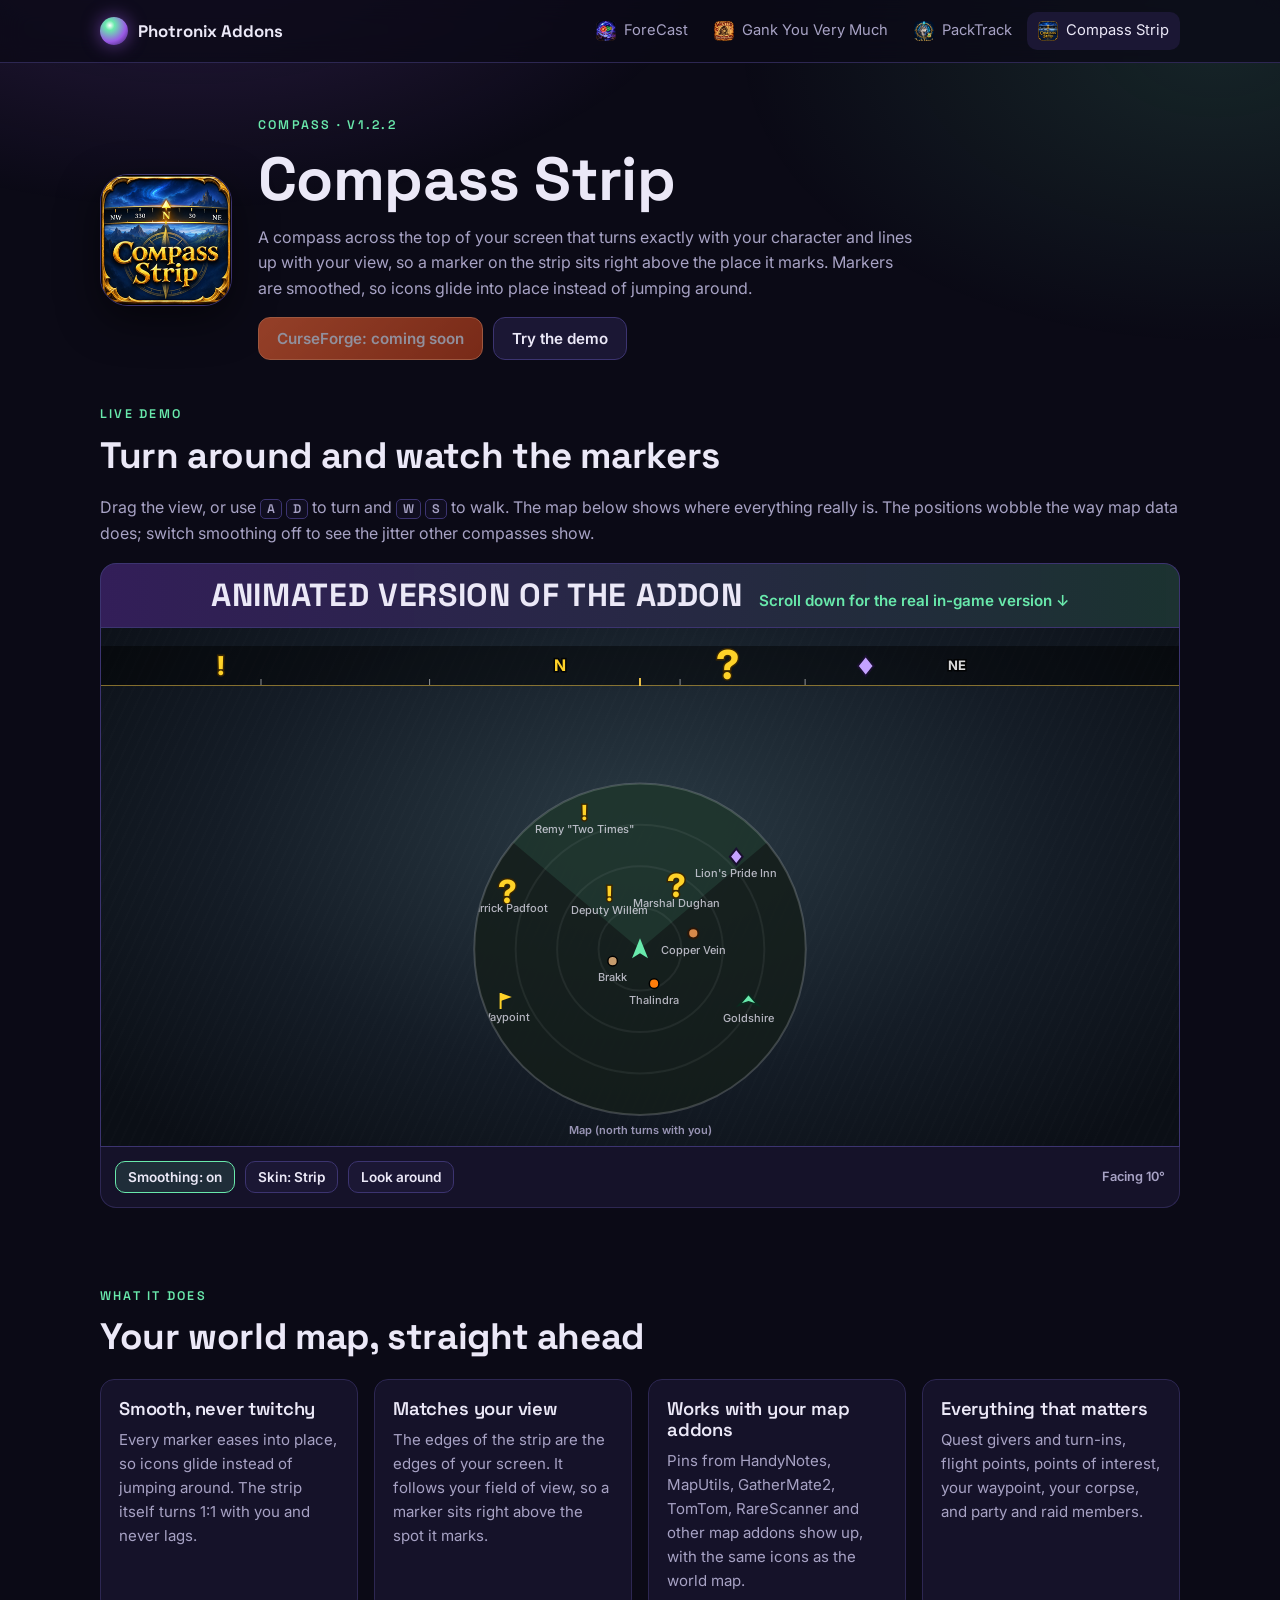
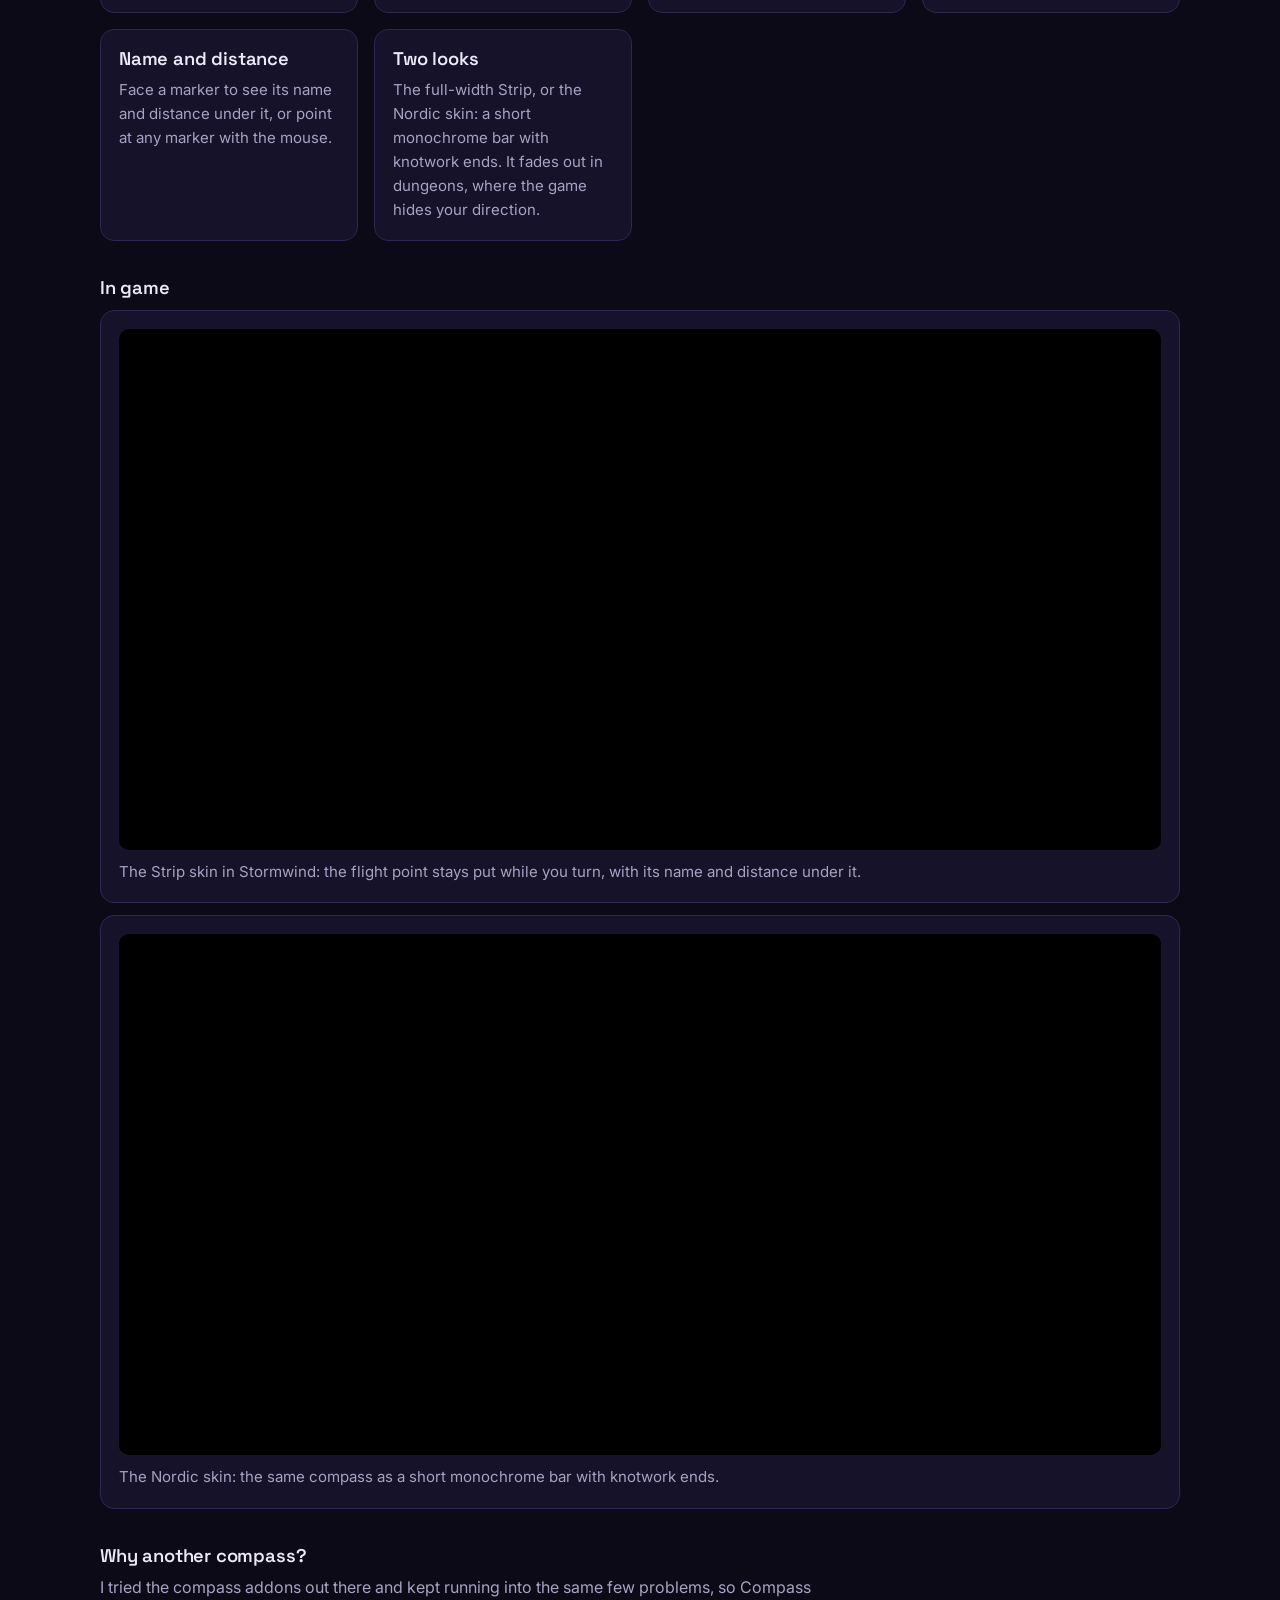
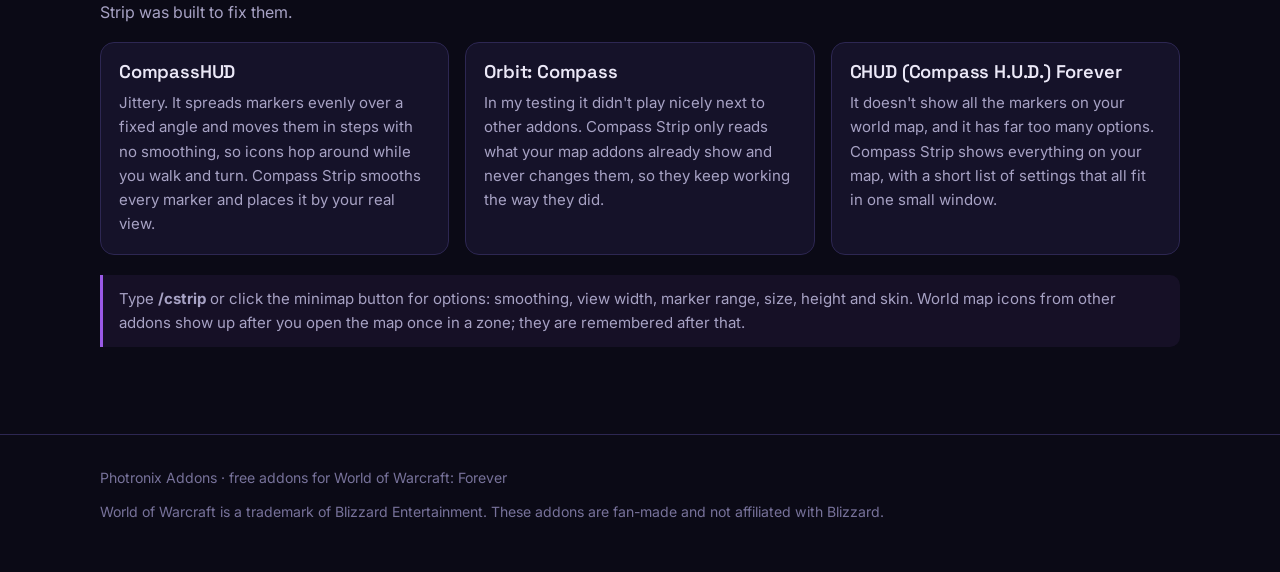
==== compass/index.html @ 01409bb0 "Compass Strip: use the CurseForge icon Co-Authored-By: Claude Opus 5.5 <noreply@anthropic.com>" ====
<!doctype html>
<html lang="en">
<head>
<meta charset="utf-8">
<meta name="viewport" content="width=device-width,initial-scale=1">
<title>Compass Strip · Photronix Addons</title>
<meta name="description" content="Compass Strip: a full-width compass for WoW: Forever that turns with you, matches your view, and shows your world map markers, smoothed so they don't jump around. Try the demo.">
<link rel="icon" href="../img/compass-icon.png?v=6">
<link rel="preconnect" href="https://fonts.googleapis.com"><link rel="preconnect" href="https://fonts.gstatic.com" crossorigin>
<link href="https://fonts.googleapis.com/css2?family=Inter:wght@400;500;600&family=Space+Grotesk:wght@500;600;700&display=swap" rel="stylesheet">
<link rel="stylesheet" href="../assets/site.css?v=3">
<style>
#cs{height:520px;cursor:grab;touch-action:none}
#cs.drag{cursor:grabbing}
#cs canvas{position:absolute;inset:0;width:100%;height:100%}
.tip{position:absolute;pointer-events:none;background:rgba(10,10,18,.92);border:1px solid var(--line2);border-radius:8px;padding:6px 10px;font-size:.82rem;display:none;white-space:nowrap;z-index:2}
.tip b{display:block;color:var(--gold)}
.controls label{display:flex;align-items:center;gap:6px;font-size:.88rem;color:var(--muted);cursor:pointer}
.controls .sep{flex:1}
.clip{width:100%;display:block;border-radius:10px;background:#000}
.pill{font:600 .8rem var(--body);color:var(--muted)}
.btn.on{border-color:var(--teal);background:rgba(105,233,172,.12)}
@media (max-width:640px){#cs{height:470px}}
</style>
</head>
<body>
<header class="top"><div class="wrap">
  <a class="brand" href="../"><div class="orb"></div><span>Photronix Addons</span></a>
  <nav class="nav">
    <a href="../forecast/"><img src="../img/forecast-icon.png?v=5" alt="">ForeCast</a>
    <a href="../gank/"><img src="../img/gank-icon.png?v=5" alt="">Gank You Very Much</a>
    <a href="../packtrack/"><img src="../img/packtrack-icon.png?v=5" alt="">PackTrack</a>
    <a class="on" href="./"><img src="../img/compass-icon.png?v=6" alt="">Compass Strip</a>
  </nav>
</div></header>
<main class="wrap">
  <div class="page-head">
    <img src="../img/compass-icon.png?v=6" alt="Compass Strip">
    <div class="txt">
      <div class="eyebrow">Compass · v1.2.2</div>
      <h1>Compass Strip</h1>
      <p class="muted" style="max-width:660px">A compass across the top of your screen that turns exactly with your character and lines up with your view, so a marker on the strip sits right above the place it marks. Markers are smoothed, so icons glide into place instead of jumping around.</p>
      <div class="btns"><span class="btn cf" style="opacity:.6;cursor:default" title="Waiting for CurseForge approval">CurseForge: coming soon</span><a class="btn" href="#demo">Try the demo</a></div>
    </div>
  </div>

  <section id="demo" style="padding-top:24px">
    <div class="eyebrow">Live demo</div>
    <h2>Turn around and watch the markers</h2>
    <p class="muted">Drag the view, or use <span class="kbd">A</span> <span class="kbd">D</span> to turn and <span class="kbd">W</span> <span class="kbd">S</span> to walk. The map below shows where everything really is. The positions wobble the way map data does; switch smoothing off to see the jitter other compasses show.</p>
    <a class="demo-banner" href="#ingame"><b>Animated version of the addon</b><span>Scroll down for the real in-game version &darr;</span></a>
    <div id="cs" class="stage joined"><canvas id="cv"></canvas><div class="tip" id="tip"></div></div>
    <div class="controls">
      <button class="btn small on" id="bSmooth">Smoothing: on</button>
      <button class="btn small" id="bSkin">Skin: Strip</button>
      <button class="btn small" id="bSpin">Look around</button>
      <span class="sep"></span>
      <span class="pill" id="info"></span>
    </div>
  </section>

  <section id="features" style="padding-top:10px;scroll-margin-top:80px">
    <div class="eyebrow">What it does</div>
    <h2>Your world map, straight ahead</h2>
    <div class="grid3" style="margin-top:20px">
      <div class="tile"><h3>Smooth, never twitchy</h3><p>Every marker eases into place, so icons glide instead of jumping around. The strip itself turns 1:1 with you and never lags.</p></div>
      <div class="tile"><h3>Matches your view</h3><p>The edges of the strip are the edges of your screen. It follows your field of view, so a marker sits right above the spot it marks.</p></div>
      <div class="tile"><h3>Works with your map addons</h3><p>Pins from HandyNotes, MapUtils, GatherMate2, TomTom, RareScanner and other map addons show up, with the same icons as the world map.</p></div>
      <div class="tile"><h3>Everything that matters</h3><p>Quest givers and turn-ins, flight points, points of interest, your waypoint, your corpse, and party and raid members.</p></div>
      <div class="tile"><h3>Name and distance</h3><p>Face a marker to see its name and distance under it, or point at any marker with the mouse.</p></div>
      <div class="tile"><h3>Two looks</h3><p>The full-width Strip, or the Nordic skin: a short monochrome bar with knotwork ends. It fades out in dungeons, where the game hides your direction.</p></div>
    </div>
    <h3 id="ingame" style="margin-top:36px;scroll-margin-top:80px">In game</h3>
    <figure class="tile" style="margin:12px 0 0"><video class="clip" src="../img/compass-strip.mp4" autoplay muted loop playsinline preload="metadata" aria-label="The Strip skin turning in Stormwind"></video><p style="margin-top:10px">The Strip skin in Stormwind: the flight point stays put while you turn, with its name and distance under it.</p></figure>
    <figure class="tile" style="margin:12px 0 0"><video class="clip" src="../img/compass-nordic.mp4" autoplay muted loop playsinline preload="metadata" aria-label="The Nordic skin turning in Stormwind"></video><p style="margin-top:10px">The Nordic skin: the same compass as a short monochrome bar with knotwork ends.</p></figure>

    <h3 style="margin-top:36px">Why another compass?</h3>
    <p class="muted" style="max-width:720px">I tried the compass addons out there and kept running into the same few problems, so Compass Strip was built to fix them.</p>
    <div class="grid3" style="margin-top:12px">
      <div class="tile"><h3>CompassHUD</h3><p>Jittery. It spreads markers evenly over a fixed angle and moves them in steps with no smoothing, so icons hop around while you walk and turn. Compass Strip smooths every marker and places it by your real view.</p></div>
      <div class="tile"><h3>Orbit: Compass</h3><p>In my testing it didn't play nicely next to other addons. Compass Strip only reads what your map addons already show and never changes them, so they keep working the way they did.</p></div>
      <div class="tile"><h3>CHUD (Compass H.U.D.) Forever</h3><p>It doesn't show all the markers on your world map, and it has far too many options. Compass Strip shows everything on your map, with a short list of settings that all fit in one small window.</p></div>
    </div>

    <p class="note" style="margin-top:20px">Type <b>/cstrip</b> or click the minimap button for options: smoothing, view width, marker range, size, height and skin. World map icons from other addons show up after you open the map once in a zone; they are remembered after that.</p>
  </section>
</main>

<footer><div class="wrap">
  <div>Photronix Addons · free addons for World of Warcraft: Forever</div>
  <div>World of Warcraft is a trademark of Blizzard Entertainment. These addons are fan-made and not affiliated with Blizzard.</div>
</div></footer>

<script>
(() => {
  const stage = document.getElementById('cs'), cv = document.getElementById('cv'), ctx = cv.getContext('2d');
  const tip = document.getElementById('tip'), info = document.getElementById('info');
  const capImg = new Image(), barImg = new Image();
  capImg.src = '../img/nordic-cap.png'; barImg.src = '../img/nordic-bar.png';

  // World in yards: x east, y north. Bearings in degrees clockwise from north.
  const P = {x: 0, y: 0, h: 10};
  const marks = [
    {n: 'Marshal Dughan', k: '?', x: 30, y: 82},
    {n: 'Deputy Willem', k: '!', x: -48, y: 60},
    {n: 'Goldshire', k: 'f', x: 140, y: -40},
    {n: 'Lion\'s Pride Inn', k: 'poi', x: 95, y: 130},
    {n: 'Waypoint', k: 'w', x: -150, y: -90},
    {n: 'Thalindra', k: 'p', x: 24, y: -38, c: '#ff7d0a'},
    {n: 'Brakk', k: 'p', x: -30, y: -20, c: '#c69b6d'},
    {n: 'Remy "Two Times"', k: '!', x: -95, y: 150},
    {n: 'Copper Vein', k: 'ore', x: 60, y: 30},
    {n: 'Garrick Padfoot', k: '?', x: -170, y: 40},
  ];
  for (const m of marks) { m.rx = m.x; m.ry = m.y; m.sb = null; }
  let smooth = true, nordic = false, spin = false, W = 0, H = 0, dpr = 1, hover = null;
  const FOV = 100, keys = {};

  function size() {
    dpr = window.devicePixelRatio || 1; W = stage.clientWidth; H = stage.clientHeight;
    cv.width = W * dpr; cv.height = H * dpr; ctx.setTransform(dpr, 0, 0, dpr, 0, 0);
  }
  new ResizeObserver(size).observe(stage); size();

  const wrap = a => ((a + 180) % 360 + 360) % 360 - 180;
  const bearing = (x, y) => Math.atan2(x - P.x, y - P.y) * 180 / Math.PI;
  const tanH = Math.tan(FOV / 2 * Math.PI / 180);
  function sx(b, lo, hi) {
    const d = wrap(b - P.h);
    if (Math.abs(d) >= 89) return null;
    const x = W / 2 + Math.tan(d * Math.PI / 180) / tanH * W / 2;
    return (x < lo || x > hi) ? null : x;
  }

  // map data wobbles a few yards, a few times a second
  let wobbleIn = 0;
  function wobble() {
    for (const m of marks) {
      const j = m.k === 'p' ? 3 : 7;
      m.rx = m.x + (Math.random() - .5) * j * 2; m.ry = m.y + (Math.random() - .5) * j * 2;
    }
  }

  function icon(m, x, y, s, mono) {
    const gold = mono ? '#ebebe8' : '#ffd228';
    ctx.save(); ctx.textAlign = 'center'; ctx.textBaseline = 'middle';
    if (m.k === '?' || m.k === '!') {
      const big = m.k === '?' ? 2 : 1.3;
      ctx.font = `800 ${s * big}px Inter, sans-serif`; ctx.lineWidth = 3; ctx.strokeStyle = mono ? '#222' : '#3a2600';
      ctx.strokeText(m.k, x, y + 1); ctx.fillStyle = gold; ctx.fillText(m.k, x, y + 1);
    } else if (m.k === 'f') {
      ctx.fillStyle = mono ? '#ebebe8' : '#69e9ac'; ctx.strokeStyle = '#0a2a1e'; ctx.lineWidth = 2;
      ctx.beginPath(); ctx.moveTo(x - s * .6, y + s * .2); ctx.lineTo(x, y - s * .5); ctx.lineTo(x + s * .6, y + s * .2); ctx.lineTo(x, y); ctx.closePath(); ctx.fill(); ctx.stroke();
    } else if (m.k === 'poi') {
      ctx.fillStyle = mono ? '#ebebe8' : '#c4a2ff'; ctx.strokeStyle = '#1a1030'; ctx.lineWidth = 2;
      ctx.beginPath(); ctx.moveTo(x, y - s * .5); ctx.lineTo(x + s * .4, y); ctx.lineTo(x, y + s * .5); ctx.lineTo(x - s * .4, y); ctx.closePath(); ctx.fill(); ctx.stroke();
    } else if (m.k === 'w') {
      ctx.strokeStyle = mono ? '#ebebe8' : '#ffd228'; ctx.lineWidth = 2;
      ctx.beginPath(); ctx.moveTo(x - s * .25, y + s * .5); ctx.lineTo(x - s * .25, y - s * .5); ctx.stroke();
      ctx.fillStyle = mono ? '#ebebe8' : '#ffd228'; ctx.beginPath(); ctx.moveTo(x - s * .25, y - s * .5); ctx.lineTo(x + s * .45, y - s * .25); ctx.lineTo(x - s * .25, y); ctx.fill();
    } else if (m.k === 'ore') {
      ctx.fillStyle = mono ? '#ebebe8' : '#d8894a'; ctx.strokeStyle = '#2a1608'; ctx.lineWidth = 2;
      ctx.beginPath(); ctx.arc(x, y, s * .32, 0, 7); ctx.fill(); ctx.stroke();
    } else {
      ctx.fillStyle = mono ? '#ebebe8' : m.c; ctx.strokeStyle = '#000'; ctx.lineWidth = 1.5;
      ctx.beginPath(); ctx.arc(x, y, s * .3, 0, 7); ctx.fill(); ctx.stroke();
    }
    ctx.restore();
  }

  const hitboxes = [];
  function drawCompass(dt) {
    hitboxes.length = 0;
    const top = 18, h = nordic ? 34 : 40;
    let lo = 0, hi = W;
    if (nordic) {
      const bw = Math.min(W - 4 * h - 20, Math.max(260, W * .45));
      lo = (W - bw) / 2; hi = lo + bw;
      if (barImg.complete) ctx.drawImage(barImg, lo, top, bw, h);
      if (capImg.complete) {
        ctx.drawImage(capImg, lo - 2 * h, top, 2 * h, h);
        ctx.save(); ctx.translate(hi + 2 * h, top); ctx.scale(-1, 1); ctx.drawImage(capImg, 0, 0, 2 * h, h); ctx.restore();
      }
    } else {
      ctx.fillStyle = 'rgba(0,0,0,.45)'; ctx.fillRect(0, top, W, h);
      ctx.fillStyle = 'rgba(255,209,77,.5)'; ctx.fillRect(0, top + h - 1, W, 1);
      ctx.fillStyle = 'rgba(255,209,77,.9)'; ctx.fillRect(W / 2 - 1, top + h - 8, 2, 8);
    }
    const reach = (hi - lo) / 2, fade = x => { const t = Math.abs(x - W / 2) / reach; return t < .85 ? 1 : Math.max(0, (1 - t) / .15); };
    const L = {0: 'N', 45: 'NE', 90: 'E', 135: 'SE', 180: 'S', 225: 'SW', 270: 'W', 315: 'NW'};
    ctx.textAlign = 'center'; ctx.textBaseline = 'middle';
    for (let b = 0; b < 360; b += 15) {
      const x = sx(b, lo, hi); if (x === null) continue;
      ctx.globalAlpha = fade(x);
      if (L[b] && (!nordic || b % 90 === 0)) {
        const major = b % 90 === 0;
        ctx.font = nordic ? '500 18px "Arial Narrow", Arial, sans-serif' : `700 ${major ? 16 : 13}px Inter, sans-serif`;
        ctx.lineWidth = 3; ctx.strokeStyle = 'rgba(0,0,0,.8)'; ctx.strokeText(L[b], x, top + h / 2);
        ctx.fillStyle = nordic ? '#ededeb' : (major ? '#ffd228' : '#d9d9d9'); ctx.fillText(L[b], x, top + h / 2);
      } else if (!nordic && !L[b]) {
        ctx.fillStyle = 'rgba(255,255,255,.55)'; ctx.fillRect(x, top + h - 7, 1, 6);
      }
    }
    ctx.globalAlpha = 1;
    // markers: smoothed bearing eases toward the reported one; the strip itself is never smoothed
    const k = smooth ? 1 - Math.exp(-dt / .16) : 1;
    let focus = null, fOff = 1e9;
    const order = marks.map(m => ({m, d: Math.hypot(m.x - P.x, m.y - P.y)})).sort((a, b) => b.d - a.d);
    for (const {m, d} of order) {
      const raw = bearing(m.rx, m.ry);
      m.sb = m.sb === null ? raw : m.sb + wrap(raw - m.sb) * k;
      const x = sx(m.sb, lo, hi);
      if (x === null) continue;
      ctx.globalAlpha = fade(x) * (d < 200 ? 1 : .7);
      const s = m.k === 'p' ? 16 : 20;
      icon(m, x, top + h / 2, s, nordic);
      hitboxes.push({m, d, x, y: top + h / 2});
      const off = Math.abs(x - W / 2);
      if (off < W * .05 && off < fOff) { focus = {m, d, x}; fOff = off; }
    }
    ctx.globalAlpha = 1;
    if (focus) {
      const lx = nordic ? W / 2 : focus.x, ly = top + h + (nordic ? 16 : 18);
      ctx.font = nordic ? '500 16px "Arial Narrow", Arial, sans-serif' : '600 13px Inter, sans-serif';
      ctx.lineWidth = 3; ctx.strokeStyle = 'rgba(0,0,0,.85)';
      ctx.strokeText(focus.m.n, lx, ly); ctx.fillStyle = nordic ? '#ededeb' : '#ffd228'; ctx.fillText(focus.m.n, lx, ly);
      ctx.font = '500 12px Inter, sans-serif';
      ctx.strokeText(Math.round(focus.d) + ' yd', lx, ly + 16); ctx.fillStyle = '#fff'; ctx.fillText(Math.round(focus.d) + ' yd', lx, ly + 16);
      if (nordic) {
        const w = ctx.measureText(focus.m.n).width / 2 + 60;
        ctx.fillStyle = 'rgba(205,205,200,.8)'; ctx.fillRect(lx - w - 40, ly, 46, 1); ctx.fillRect(lx + w - 6, ly, 46, 1);
      }
    }
  }

  function drawMap() {
    const cx = W / 2, cy = H * .62, r = Math.min(H * .32, W * .4), scale = r / 200;
    ctx.save();
    ctx.beginPath(); ctx.arc(cx, cy, r, 0, 7); ctx.fillStyle = 'rgba(20,30,26,.85)'; ctx.fill();
    ctx.strokeStyle = 'rgba(255,255,255,.18)'; ctx.lineWidth = 2; ctx.stroke(); ctx.clip();
    // view wedge
    ctx.fillStyle = 'rgba(105,233,172,.10)'; ctx.beginPath(); ctx.moveTo(cx, cy);
    ctx.arc(cx, cy, r, (-90 - FOV / 2) * Math.PI / 180, (-90 + FOV / 2) * Math.PI / 180); ctx.closePath(); ctx.fill();
    for (const ring of [50, 100, 150]) { ctx.beginPath(); ctx.arc(cx, cy, ring * scale, 0, 7); ctx.strokeStyle = 'rgba(255,255,255,.06)'; ctx.stroke(); }
    const a = -P.h * Math.PI / 180;
    for (const m of marks) {
      const dx = m.x - P.x, dy = m.y - P.y;
      const x = cx + (dx * Math.cos(a) - dy * Math.sin(a)) * scale;
      const y = cy - (dx * Math.sin(a) + dy * Math.cos(a)) * scale;
      icon(m, x, y, 16, false);
      ctx.font = '500 11px Inter, sans-serif'; ctx.fillStyle = 'rgba(235,232,247,.75)'; ctx.textAlign = 'center';
      ctx.fillText(m.n, x, y + 17);
    }
    ctx.restore();
    // you
    ctx.fillStyle = '#69e9ac'; ctx.beginPath(); ctx.moveTo(cx, cy - 11); ctx.lineTo(cx - 8, cy + 9); ctx.lineTo(cx, cy + 4); ctx.lineTo(cx + 8, cy + 9); ctx.closePath(); ctx.fill();
    ctx.font = '600 11px Inter, sans-serif'; ctx.fillStyle = 'rgba(167,162,196,.9)'; ctx.textAlign = 'center';
    ctx.fillText('Map (north turns with you)', cx, cy + r + 16);
  }

  let last = performance.now();
  function frame(t) {
    const dt = Math.min(.05, (t - last) / 1000); last = t;
    if (keys.a || keys.arrowleft) P.h -= 90 * dt;
    if (keys.d || keys.arrowright) P.h += 90 * dt;
    if (spin) P.h += 40 * dt;
    const mv = (keys.w || keys.arrowup ? 1 : 0) - (keys.s || keys.arrowdown ? 1 : 0);
    if (mv) { P.x += Math.sin(P.h * Math.PI / 180) * 14 * dt * mv; P.y += Math.cos(P.h * Math.PI / 180) * 14 * dt * mv; }
    P.h = (P.h % 360 + 360) % 360;
    wobbleIn -= dt; if (wobbleIn <= 0) { wobbleIn = .2; wobble(); }
    ctx.clearRect(0, 0, W, H);
    drawMap();
    drawCompass(dt);
    if (hover) {
      const hb = hitboxes.find(b => b.m === hover.m);
      if (hb) { tip.innerHTML = `<b>${hb.m.n}</b>${Math.round(hb.d)} yards`; tip.style.left = Math.min(W - 150, Math.max(4, hb.x - 60)) + 'px'; tip.style.top = (hb.y + 26) + 'px'; tip.style.display = 'block'; }
      else tip.style.display = 'none';
    }
    info.textContent = 'Facing ' + Math.round(P.h) + '°';
    requestAnimationFrame(frame);
  }
  requestAnimationFrame(frame);

  // drag to turn, hover markers for name and distance
  let dragX = null;
  stage.addEventListener('pointerdown', e => { dragX = e.clientX; stage.classList.add('drag'); stage.setPointerCapture(e.pointerId); spin = false; bSpin.classList.remove('on'); });
  stage.addEventListener('pointermove', e => {
    if (dragX !== null) { P.h -= (e.clientX - dragX) * .35; dragX = e.clientX; }
    const r = stage.getBoundingClientRect(), mx = e.clientX - r.left, my = e.clientY - r.top;
    const hit = hitboxes.find(b => Math.abs(b.x - mx) < 13 && Math.abs(b.y - my) < 16);
    hover = hit || null; if (!hit) tip.style.display = 'none';
  });
  const end = () => { dragX = null; stage.classList.remove('drag'); };
  stage.addEventListener('pointerup', end); stage.addEventListener('pointercancel', end);
  stage.addEventListener('pointerleave', () => { hover = null; tip.style.display = 'none'; });
  addEventListener('keydown', e => { const k = e.key.toLowerCase(); if ('wasd'.includes(k) || k.startsWith('arrow')) { if (stage.getBoundingClientRect().bottom > 0 && stage.getBoundingClientRect().top < innerHeight) { keys[k] = true; if (k.startsWith('arrow')) e.preventDefault(); } } });
  addEventListener('keyup', e => { keys[e.key.toLowerCase()] = false; });

  const bSmooth = document.getElementById('bSmooth'), bSkin = document.getElementById('bSkin'), bSpin = document.getElementById('bSpin');
  bSmooth.onclick = () => { smooth = !smooth; bSmooth.textContent = 'Smoothing: ' + (smooth ? 'on' : 'off'); bSmooth.classList.toggle('on', smooth); };
  bSkin.onclick = () => { nordic = !nordic; bSkin.textContent = 'Skin: ' + (nordic ? 'Nordic' : 'Strip'); };
  bSpin.onclick = () => { spin = !spin; bSpin.classList.toggle('on', spin); };
})();
</script>
</body>
</html>
---- assets/site.css ----
/* Photronix Addons: shared styles for the hub and the addon pages. */
:root{
  --bg:#0b0a16;--bg2:#100e20;--panel:#151229;--panel2:#1b1734;--line:#2d2752;--line2:#3c3470;
  --text:#ebe8f7;--muted:#a7a2c4;--dim:#77729a;
  --teal:#69e9ac;--purple:#9a5ae6;--violet:#c4a2ff;--red:#ff5a4a;--gold:#ffc83a;--green:#4fe07f;--blue:#5a9cff;
  --radius:16px;--wrap:1120px;
  --display:'Space Grotesk',system-ui,sans-serif;--body:'Inter',system-ui,sans-serif;
}
*{box-sizing:border-box}
html{scroll-behavior:smooth}
body{margin:0;background:var(--bg);color:var(--text);font:16px/1.6 var(--body);-webkit-font-smoothing:antialiased;overflow-x:hidden}
body::before{content:"";position:fixed;inset:0;pointer-events:none;z-index:-1;
  background:radial-gradient(900px 500px at 15% -10%,rgba(154,90,230,.22),transparent 60%),
             radial-gradient(800px 500px at 95% 5%,rgba(105,233,172,.12),transparent 60%),
             radial-gradient(1000px 700px at 50% 120%,rgba(90,156,255,.10),transparent 60%)}
a{color:var(--teal);text-decoration:none}
a:hover{text-decoration:underline}
img{max-width:100%;display:block}
.wrap{max-width:var(--wrap);margin:0 auto;padding:0 20px}
h1,h2,h3{font-family:var(--display);line-height:1.15;margin:0 0 .5em;letter-spacing:-.01em}
h1{font-size:clamp(2.2rem,5.5vw,3.8rem);font-weight:700}
h2{font-size:clamp(1.6rem,3.4vw,2.3rem);font-weight:700}
h3{font-size:1.15rem;font-weight:600}
p{margin:0 0 1em}
.eyebrow{font:600 .78rem/1 var(--display);letter-spacing:.18em;text-transform:uppercase;color:var(--teal);margin-bottom:14px}
.muted{color:var(--muted)}
.grad{background:linear-gradient(90deg,var(--violet),var(--teal));-webkit-background-clip:text;background-clip:text;color:transparent}

/* Top bar */
.top{position:sticky;top:0;z-index:50;background:rgba(11,10,22,.78);backdrop-filter:blur(12px);border-bottom:1px solid var(--line)}
.top .wrap{display:flex;align-items:center;gap:18px;height:62px}
.brand{display:flex;align-items:center;gap:10px;color:var(--text);font:700 1.05rem var(--display);white-space:nowrap}
.brand:hover{text-decoration:none}
.brand .orb{width:28px;height:28px;border-radius:50%;background:radial-gradient(circle at 35% 30%,#fff 0,var(--teal) 18%,var(--purple) 60%,#2a1a50 100%);box-shadow:0 0 18px rgba(154,90,230,.6)}
.nav{display:flex;gap:4px;margin-left:auto;overflow-x:auto;scrollbar-width:none}
.nav::-webkit-scrollbar{display:none}
.nav a{display:flex;align-items:center;gap:8px;color:var(--muted);padding:7px 11px;border-radius:10px;font-size:.92rem;white-space:nowrap}
.nav a img{width:20px;height:20px;border-radius:5px}
.nav a:hover,.nav a.on{color:var(--text);background:var(--panel2);text-decoration:none}

/* Buttons */
.btn{display:inline-flex;align-items:center;gap:8px;padding:11px 18px;border-radius:12px;font:600 .95rem var(--body);border:1px solid var(--line2);background:var(--panel2);color:var(--text);cursor:pointer;transition:transform .12s,border-color .12s,background .12s}
.btn:hover{text-decoration:none;border-color:var(--violet);transform:translateY(-1px)}
.btn.primary{background:linear-gradient(135deg,#7d45d6,#4a2a9a);border-color:#9a6af0}
.btn.cf{background:linear-gradient(135deg,#f16436,#c2401b);border-color:#ff8a5c}
.btn.wago{background:linear-gradient(135deg,#2a2a2e,#151517);border-color:#d8323c;color:#fff}
.btn.wago:hover{border-color:#ff5560}
.btn.small{padding:7px 12px;font-size:.85rem;border-radius:10px}
.btn:disabled{opacity:.45;cursor:default;transform:none}
.btns{display:flex;flex-wrap:wrap;gap:10px}

/* Sections */
section{padding:72px 0}
.hero{padding:88px 0 56px;text-align:center}
.hero p.lead{font-size:1.15rem;color:var(--muted);max-width:680px;margin:0 auto 28px}
.hero .btns{justify-content:center}
.icons{display:flex;gap:18px;justify-content:center;margin-top:44px;flex-wrap:wrap}
.icons a{display:block;width:96px;height:96px;border-radius:22px;overflow:hidden;border:1px solid var(--line2);box-shadow:0 10px 30px rgba(0,0,0,.45);transition:transform .15s}
.icons a:hover{transform:translateY(-4px) rotate(-2deg)}
.icons img{width:100%;height:100%;object-fit:cover}

/* Addon cards */
.cards{display:grid;grid-template-columns:repeat(auto-fit,minmax(300px,1fr));gap:20px}
.card{background:linear-gradient(180deg,var(--panel2),var(--panel));border:1px solid var(--line);border-radius:var(--radius);padding:22px;display:flex;flex-direction:column;gap:14px;position:relative;overflow:hidden}
.card::after{content:"";position:absolute;inset:0;border-radius:inherit;pointer-events:none;background:radial-gradient(400px 160px at 100% 0,var(--glow,rgba(154,90,230,.18)),transparent 70%)}
.card .head{display:flex;gap:14px;align-items:center}
.card .head img{width:64px;height:64px;border-radius:15px;border:1px solid var(--line2)}
.card .tag{font-size:.82rem;color:var(--muted)}
.card .ver{display:inline-block;font:600 .72rem/1 var(--display);letter-spacing:.08em;padding:5px 8px;border-radius:7px;background:rgba(105,233,172,.12);color:var(--teal);border:1px solid rgba(105,233,172,.3)}
.card .shot{border-radius:12px;border:1px solid var(--line);aspect-ratio:16/9;object-fit:cover;width:100%}
.card ul{margin:0;padding-left:18px;color:var(--muted);font-size:.93rem}
.card .btns{margin-top:auto}

/* Small addon cards */
.minis{display:grid;grid-template-columns:repeat(auto-fit,minmax(320px,1fr));gap:16px}
.mini{display:flex;gap:16px;align-items:flex-start;background:var(--panel);border:1px solid var(--line);border-radius:14px;padding:18px}
.mini img{width:64px;height:64px;border-radius:15px;border:1px solid var(--line2);flex:none;object-fit:cover}
.mini h3{margin-bottom:.3em}
.mini p{color:var(--muted);font-size:.93rem;margin:0 0 12px}
@media (max-width:640px){.minis{grid-template-columns:1fr}}

/* Feature grids */
.grid3{display:grid;grid-template-columns:repeat(auto-fit,minmax(240px,1fr));gap:16px}
.tile{background:var(--panel);border:1px solid var(--line);border-radius:14px;padding:18px}
.tile .ico{font-size:1.4rem;margin-bottom:6px}
.tile p{color:var(--muted);font-size:.94rem;margin:0}

/* Addon page header */
.page-head{display:flex;gap:26px;align-items:center;padding:56px 0 24px;flex-wrap:wrap}
.page-head > img{width:132px;height:132px;border-radius:28px;border:1px solid var(--line2);box-shadow:0 14px 40px rgba(0,0,0,.5)}
.page-head .txt{flex:1;min-width:260px}
.page-head h1{margin-bottom:.15em}

/* Demo stage */
.stage{position:relative;border-radius:var(--radius);border:1px solid var(--line2);overflow:hidden;
  background:radial-gradient(700px 400px at 50% 40%,#2a3a44,#141c26 60%,#0b0f16);min-height:440px;user-select:none}
.stage::before{content:"";position:absolute;inset:0;opacity:.35;pointer-events:none;
  background:repeating-linear-gradient(115deg,rgba(255,255,255,.025) 0 2px,transparent 2px 9px)}
.controls{display:flex;flex-wrap:wrap;gap:10px;align-items:center;padding:14px;border:1px solid var(--line);border-top:0;border-radius:0 0 var(--radius) var(--radius);background:var(--panel)}
.stage.joined{border-radius:var(--radius) var(--radius) 0 0}
.demo-banner{display:flex;flex-wrap:wrap;align-items:baseline;justify-content:center;gap:4px 16px;padding:14px 16px;border:1px solid var(--line2);border-bottom:0;border-radius:var(--radius) var(--radius) 0 0;background:linear-gradient(90deg,rgba(125,69,214,.35),rgba(105,233,172,.18));text-align:center}
.demo-banner:hover{text-decoration:none;background:linear-gradient(90deg,rgba(125,69,214,.5),rgba(105,233,172,.26))}
.demo-banner b{font:700 clamp(1.25rem,3.2vw,2rem)/1.1 var(--display);letter-spacing:.02em;text-transform:uppercase;color:var(--text)}
.demo-banner span{font:600 .95rem var(--body);color:var(--teal)}
.demo-banner + .stage{border-radius:0}
.hint{font-size:.85rem;color:var(--dim)}
.kbd{display:inline-block;min-width:20px;padding:1px 6px;border-radius:5px;border:1px solid var(--line2);background:var(--bg2);font:600 .78rem var(--display);text-align:center}

/* Tables */
.tbl{width:100%;border-collapse:collapse;font-size:.92rem}
.tbl th,.tbl td{text-align:left;padding:8px 10px;border-bottom:1px solid var(--line)}
.tbl th{color:var(--gold);font-weight:600;cursor:pointer;white-space:nowrap;user-select:none}
.tbl tr:hover td{background:rgba(255,255,255,.03)}
.tblwrap{overflow-x:auto;border:1px solid var(--line);border-radius:12px;background:var(--panel)}

.note{border-left:3px solid var(--purple);background:rgba(154,90,230,.08);padding:12px 16px;border-radius:0 10px 10px 0;color:var(--muted);font-size:.94rem}
footer{border-top:1px solid var(--line);padding:32px 0 48px;color:var(--dim);font-size:.88rem}
footer .wrap{display:flex;flex-wrap:wrap;gap:12px 28px;justify-content:space-between}

@media (max-width:640px){
  section{padding:52px 0}
  .hero{padding:56px 0 36px}
  .brand span{display:none}
  .icons a{width:76px;height:76px;border-radius:18px}
  .page-head > img{width:96px;height:96px;border-radius:22px}
}
@media (prefers-reduced-motion:reduce){*{animation:none!important;transition:none!important}}
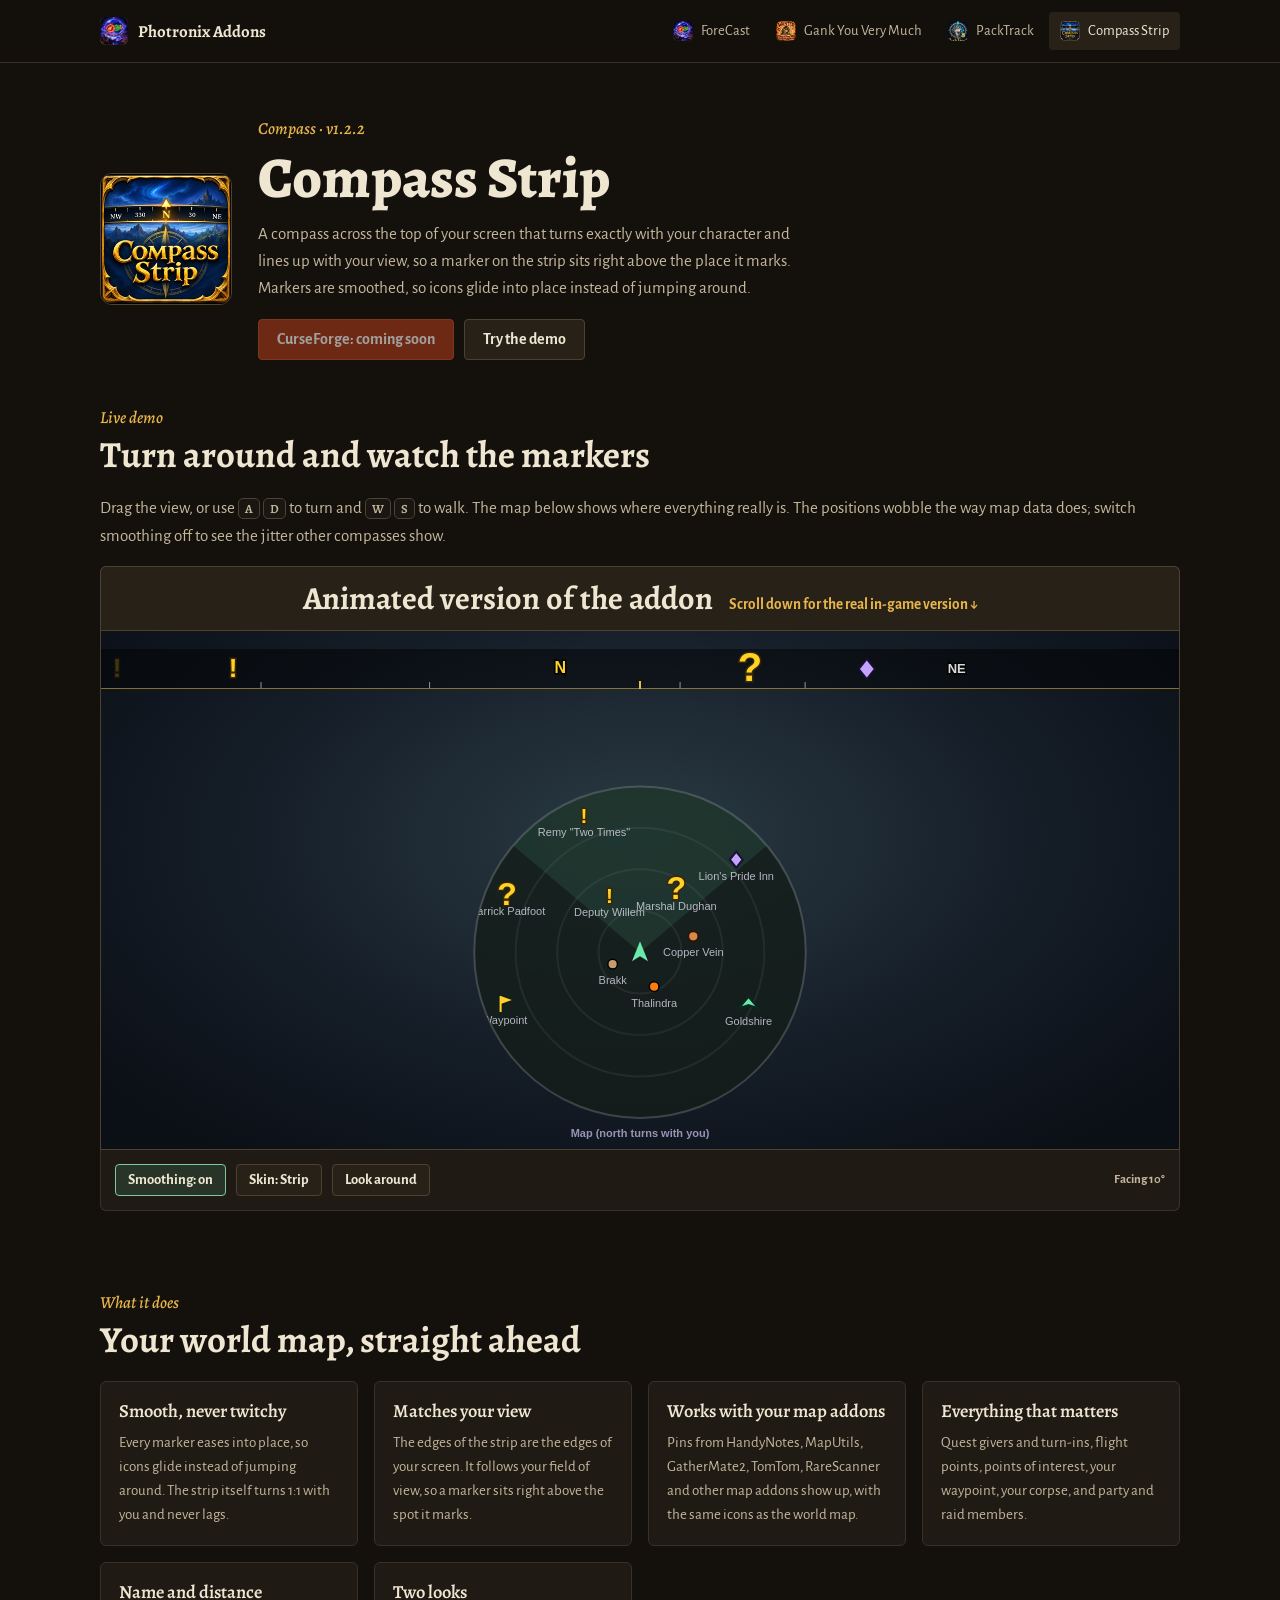
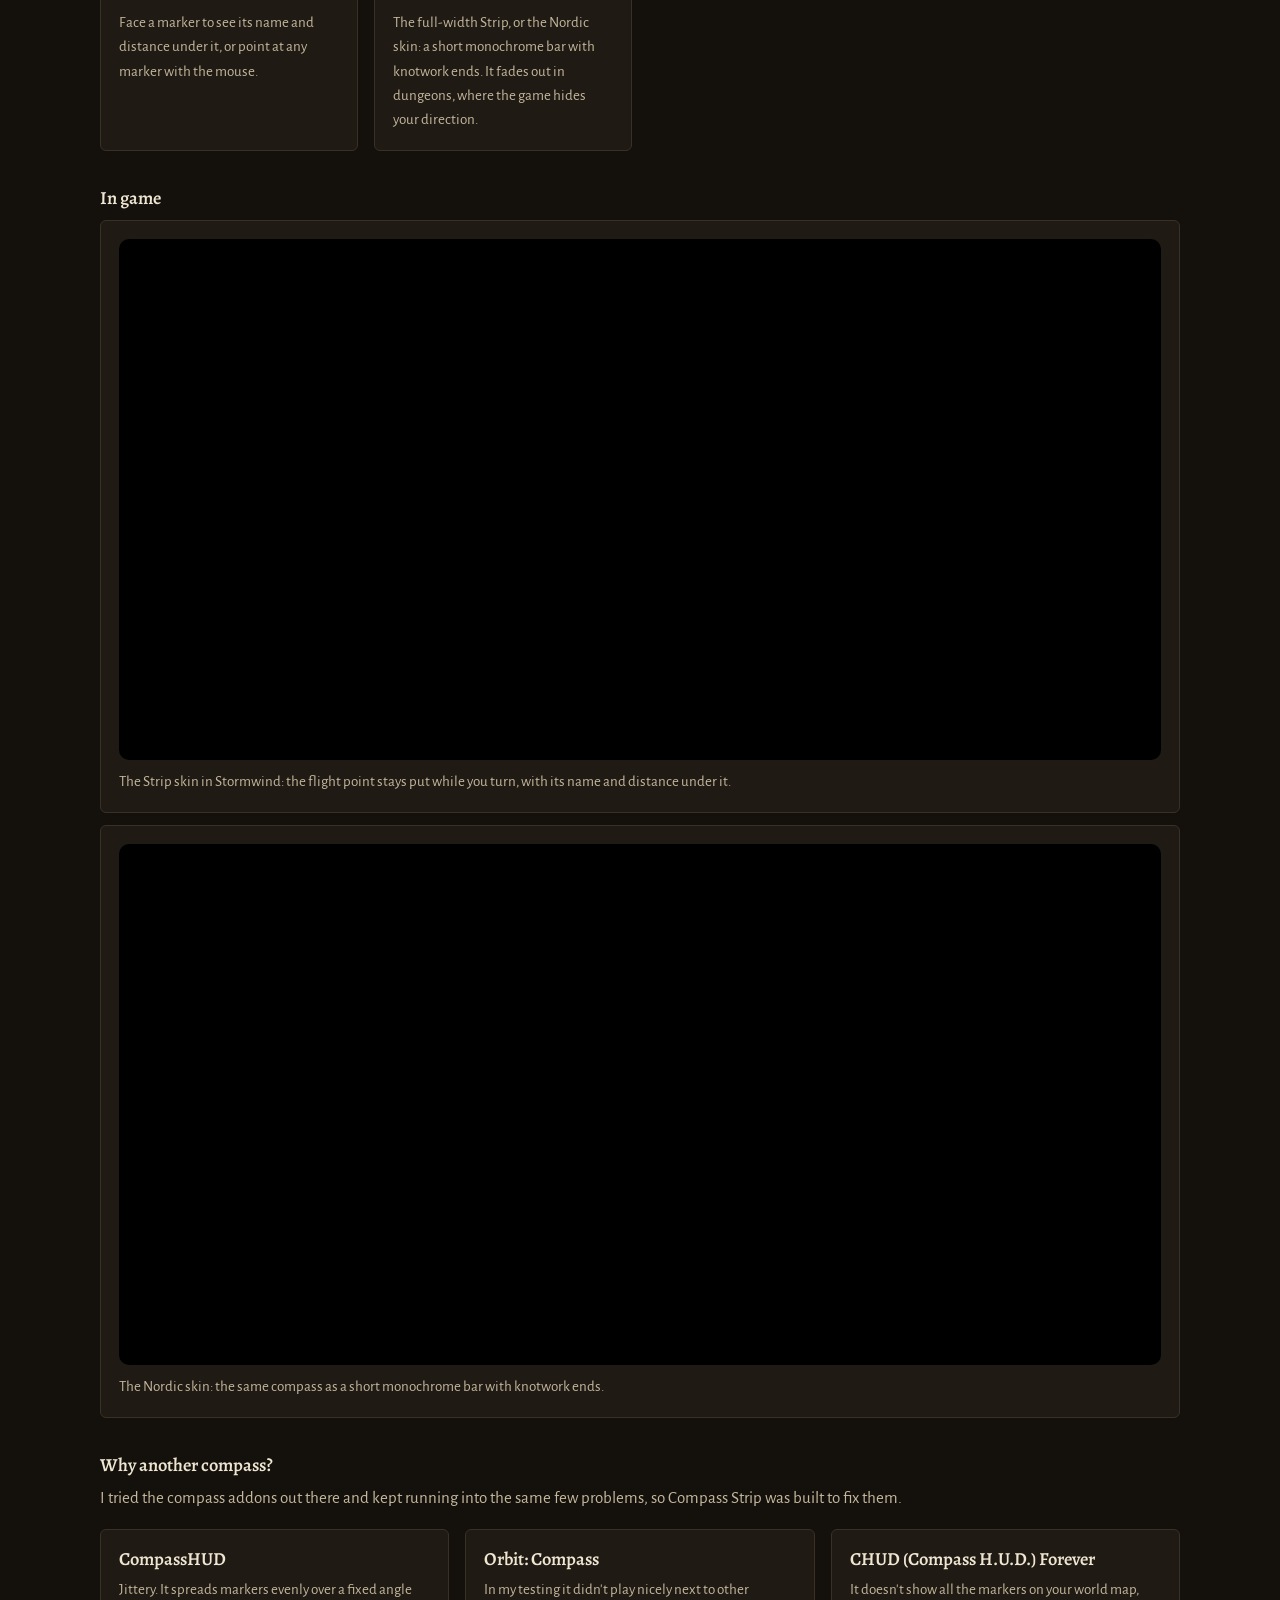
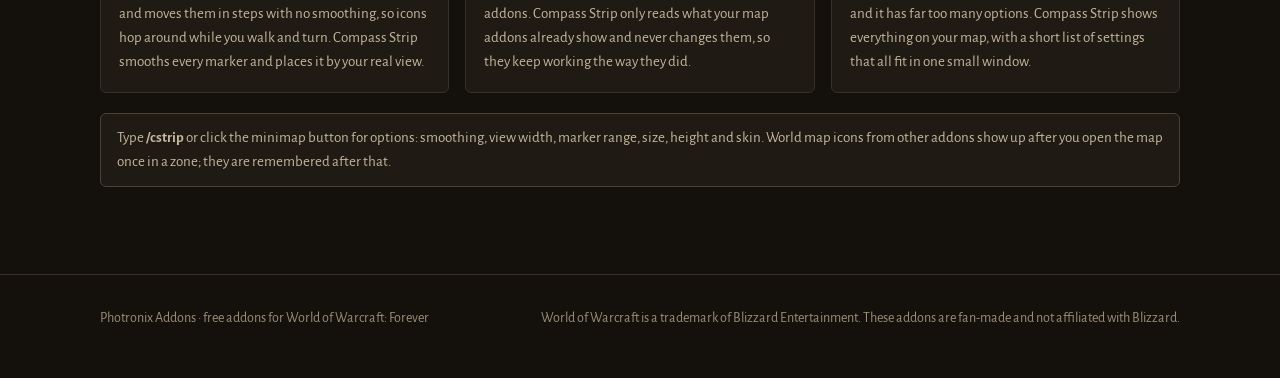
==== commit 829ffd39: "Restyle the site: warm quest-log palette, Alegreya type, no gradients or glows Cleans up the Impecca" ====
--- a/compass/index.html
+++ b/compass/index.html
@@ -7,8 +7,8 @@
 <meta name="description" content="Compass Strip: a full-width compass for WoW: Forever that turns with you, matches your view, and shows your world map markers, smoothed so they don't jump around. Try the demo.">
 <link rel="icon" href="../img/compass-icon.png?v=6">
 <link rel="preconnect" href="https://fonts.googleapis.com"><link rel="preconnect" href="https://fonts.gstatic.com" crossorigin>
-<link href="https://fonts.googleapis.com/css2?family=Inter:wght@400;500;600&family=Space+Grotesk:wght@500;600;700&display=swap" rel="stylesheet">
-<link rel="stylesheet" href="../assets/site.css?v=3">
+<link href="https://fonts.googleapis.com/css2?family=Alegreya:ital,wght@0,500;0,700;0,800;1,500&family=Alegreya+Sans:wght@400;500;700&display=swap" rel="stylesheet">
+<link rel="stylesheet" href="../assets/site.css?v=4">
 <style>
 #cs{height:520px;cursor:grab;touch-action:none}
 #cs.drag{cursor:grabbing}
@@ -39,7 +39,7 @@
     <div class="txt">
       <div class="eyebrow">Compass · v1.2.2</div>
       <h1>Compass Strip</h1>
-      <p class="muted" style="max-width:660px">A compass across the top of your screen that turns exactly with your character and lines up with your view, so a marker on the strip sits right above the place it marks. Markers are smoothed, so icons glide into place instead of jumping around.</p>
+      <p class="muted">A compass across the top of your screen that turns exactly with your character and lines up with your view, so a marker on the strip sits right above the place it marks. Markers are smoothed, so icons glide into place instead of jumping around.</p>
       <div class="btns"><span class="btn cf" style="opacity:.6;cursor:default" title="Waiting for CurseForge approval">CurseForge: coming soon</span><a class="btn" href="#demo">Try the demo</a></div>
     </div>
   </div>
@@ -75,7 +75,7 @@
     <figure class="tile" style="margin:12px 0 0"><video class="clip" src="../img/compass-nordic.mp4" autoplay muted loop playsinline preload="metadata" aria-label="The Nordic skin turning in Stormwind"></video><p style="margin-top:10px">The Nordic skin: the same compass as a short monochrome bar with knotwork ends.</p></figure>
 
     <h3 style="margin-top:36px">Why another compass?</h3>
-    <p class="muted" style="max-width:720px">I tried the compass addons out there and kept running into the same few problems, so Compass Strip was built to fix them.</p>
+    <p class="muted">I tried the compass addons out there and kept running into the same few problems, so Compass Strip was built to fix them.</p>
     <div class="grid3" style="margin-top:12px">
       <div class="tile"><h3>CompassHUD</h3><p>Jittery. It spreads markers evenly over a fixed angle and moves them in steps with no smoothing, so icons hop around while you walk and turn. Compass Strip smooths every marker and places it by your real view.</p></div>
       <div class="tile"><h3>Orbit: Compass</h3><p>In my testing it didn't play nicely next to other addons. Compass Strip only reads what your map addons already show and never changes them, so they keep working the way they did.</p></div>
--- a/assets/site.css
+++ b/assets/site.css
@@ -1,107 +1,104 @@
 /* Photronix Addons: shared styles for the hub and the addon pages. */
 :root{
-  --bg:#0b0a16;--bg2:#100e20;--panel:#151229;--panel2:#1b1734;--line:#2d2752;--line2:#3c3470;
-  --text:#ebe8f7;--muted:#a7a2c4;--dim:#77729a;
-  --teal:#69e9ac;--purple:#9a5ae6;--violet:#c4a2ff;--red:#ff5a4a;--gold:#ffc83a;--green:#4fe07f;--blue:#5a9cff;
-  --radius:16px;--wrap:1120px;
-  --display:'Space Grotesk',system-ui,sans-serif;--body:'Inter',system-ui,sans-serif;
+  --bg:#14110d;--bg2:#1a1611;--panel:#1f1a14;--panel2:#272118;--line:#3a3126;--line2:#4d4232;
+  --text:#efe6d2;--muted:#c4b79c;--dim:#9a8e76;
+  --teal:#7fc8a0;--purple:#a98a5c;--violet:#d9b56a;--red:#d8553f;--gold:#e8b54a;--green:#7fc87a;--blue:#7fa8d8;
+  --radius:6px;--wrap:1120px;
+  --display:'Alegreya',Georgia,serif;--body:'Alegreya Sans',system-ui,sans-serif;
 }
 *{box-sizing:border-box}
 html{scroll-behavior:smooth}
-body{margin:0;background:var(--bg);color:var(--text);font:16px/1.6 var(--body);-webkit-font-smoothing:antialiased;overflow-x:hidden}
-body::before{content:"";position:fixed;inset:0;pointer-events:none;z-index:-1;
-  background:radial-gradient(900px 500px at 15% -10%,rgba(154,90,230,.22),transparent 60%),
-             radial-gradient(800px 500px at 95% 5%,rgba(105,233,172,.12),transparent 60%),
-             radial-gradient(1000px 700px at 50% 120%,rgba(90,156,255,.10),transparent 60%)}
-a{color:var(--teal);text-decoration:none}
+body{margin:0;background:var(--bg);color:var(--text);font:17px/1.6 var(--body);-webkit-font-smoothing:antialiased;overflow-x:hidden}
+a{color:var(--gold);text-decoration:none}
 a:hover{text-decoration:underline}
 img{max-width:100%;display:block}
 .wrap{max-width:var(--wrap);margin:0 auto;padding:0 20px}
-h1,h2,h3{font-family:var(--display);line-height:1.15;margin:0 0 .5em;letter-spacing:-.01em}
-h1{font-size:clamp(2.2rem,5.5vw,3.8rem);font-weight:700}
+h1,h2,h3{font-family:var(--display);line-height:1.15;margin:0 0 .5em;text-wrap:balance}
+p,li{text-wrap:pretty}
+h1{font-size:clamp(2.2rem,5.5vw,3.6rem);font-weight:800}
 h2{font-size:clamp(1.6rem,3.4vw,2.3rem);font-weight:700}
 h3{font-size:1.15rem;font-weight:600}
 p{margin:0 0 1em}
-.eyebrow{font:600 .78rem/1 var(--display);letter-spacing:.18em;text-transform:uppercase;color:var(--teal);margin-bottom:14px}
+.eyebrow{font:italic 500 1.05rem/1.2 var(--display);color:var(--gold);margin-bottom:6px}
 .muted{color:var(--muted)}
-.grad{background:linear-gradient(90deg,var(--violet),var(--teal));-webkit-background-clip:text;background-clip:text;color:transparent}
+.grad{color:var(--gold)}
 
 /* Top bar */
-.top{position:sticky;top:0;z-index:50;background:rgba(11,10,22,.78);backdrop-filter:blur(12px);border-bottom:1px solid var(--line)}
+.top{position:sticky;top:0;z-index:50;background:#14110df2;border-bottom:1px solid var(--line)}
 .top .wrap{display:flex;align-items:center;gap:18px;height:62px}
 .brand{display:flex;align-items:center;gap:10px;color:var(--text);font:700 1.05rem var(--display);white-space:nowrap}
 .brand:hover{text-decoration:none}
-.brand .orb{width:28px;height:28px;border-radius:50%;background:radial-gradient(circle at 35% 30%,#fff 0,var(--teal) 18%,var(--purple) 60%,#2a1a50 100%);box-shadow:0 0 18px rgba(154,90,230,.6)}
+.brand .orb{width:28px;height:28px;border-radius:6px;background:url(../img/favicon.png) center/cover}
 .nav{display:flex;gap:4px;margin-left:auto;overflow-x:auto;scrollbar-width:none}
 .nav::-webkit-scrollbar{display:none}
-.nav a{display:flex;align-items:center;gap:8px;color:var(--muted);padding:7px 11px;border-radius:10px;font-size:.92rem;white-space:nowrap}
+.nav a{display:flex;align-items:center;gap:8px;color:var(--muted);padding:7px 11px;border-radius:4px;font-size:.92rem;white-space:nowrap}
 .nav a img{width:20px;height:20px;border-radius:5px}
 .nav a:hover,.nav a.on{color:var(--text);background:var(--panel2);text-decoration:none}
 
 /* Buttons */
-.btn{display:inline-flex;align-items:center;gap:8px;padding:11px 18px;border-radius:12px;font:600 .95rem var(--body);border:1px solid var(--line2);background:var(--panel2);color:var(--text);cursor:pointer;transition:transform .12s,border-color .12s,background .12s}
-.btn:hover{text-decoration:none;border-color:var(--violet);transform:translateY(-1px)}
-.btn.primary{background:linear-gradient(135deg,#7d45d6,#4a2a9a);border-color:#9a6af0}
-.btn.cf{background:linear-gradient(135deg,#f16436,#c2401b);border-color:#ff8a5c}
-.btn.wago{background:linear-gradient(135deg,#2a2a2e,#151517);border-color:#d8323c;color:#fff}
+.btn{display:inline-flex;align-items:center;gap:8px;padding:10px 18px;border-radius:4px;font:600 1rem var(--body);border:1px solid var(--line2);background:var(--panel2);color:var(--text);cursor:pointer;transition:border-color .12s,background .12s}
+.btn:hover{text-decoration:none;border-color:var(--gold)}
+.btn.primary{background:var(--gold);border-color:var(--gold);color:#1a140a}
+.btn.primary:hover{background:#f2c86a}
+.btn.cf{background:#a83a17;border-color:#c4542c;color:#fff}
+.btn.wago{background:#1c1c1f;border-color:#b52a33;color:#fff}
 .btn.wago:hover{border-color:#ff5560}
-.btn.small{padding:7px 12px;font-size:.85rem;border-radius:10px}
+.btn.small{padding:6px 12px;font-size:.92rem;border-radius:4px}
 .btn:disabled{opacity:.45;cursor:default;transform:none}
 .btns{display:flex;flex-wrap:wrap;gap:10px}
 
 /* Sections */
 section{padding:72px 0}
 .hero{padding:88px 0 56px;text-align:center}
-.hero p.lead{font-size:1.15rem;color:var(--muted);max-width:680px;margin:0 auto 28px}
+.hero p.lead{font-size:1.2rem;color:var(--muted);max-width:56ch;margin:0 auto 28px}
 .hero .btns{justify-content:center}
 .icons{display:flex;gap:18px;justify-content:center;margin-top:44px;flex-wrap:wrap}
-.icons a{display:block;width:96px;height:96px;border-radius:22px;overflow:hidden;border:1px solid var(--line2);box-shadow:0 10px 30px rgba(0,0,0,.45);transition:transform .15s}
-.icons a:hover{transform:translateY(-4px) rotate(-2deg)}
+.icons a{display:block;width:88px;height:88px;border-radius:8px;overflow:hidden;border:1px solid var(--line2);transition:transform .15s}
+.icons a:hover{transform:translateY(-3px);border-color:var(--gold)}
 .icons img{width:100%;height:100%;object-fit:cover}
 
 /* Addon cards */
 .cards{display:grid;grid-template-columns:repeat(auto-fit,minmax(300px,1fr));gap:20px}
-.card{background:linear-gradient(180deg,var(--panel2),var(--panel));border:1px solid var(--line);border-radius:var(--radius);padding:22px;display:flex;flex-direction:column;gap:14px;position:relative;overflow:hidden}
-.card::after{content:"";position:absolute;inset:0;border-radius:inherit;pointer-events:none;background:radial-gradient(400px 160px at 100% 0,var(--glow,rgba(154,90,230,.18)),transparent 70%)}
-.card .head{display:flex;gap:14px;align-items:center}
-.card .head img{width:64px;height:64px;border-radius:15px;border:1px solid var(--line2)}
+.card{background:var(--panel);border:1px solid var(--line);border-radius:var(--radius);padding:22px;display:flex;flex-direction:column;gap:14px}
+.card .head{display:flex;gap:14px;align-items:center;padding-bottom:12px;border-bottom:1px solid var(--line)}
+.card .head h3{color:var(--accent,var(--text))}
+.card .head img{width:64px;height:64px;border-radius:8px;border:1px solid var(--line2)}
 .card .tag{font-size:.82rem;color:var(--muted)}
-.card .ver{display:inline-block;font:600 .72rem/1 var(--display);letter-spacing:.08em;padding:5px 8px;border-radius:7px;background:rgba(105,233,172,.12);color:var(--teal);border:1px solid rgba(105,233,172,.3)}
-.card .shot{border-radius:12px;border:1px solid var(--line);aspect-ratio:16/9;object-fit:cover;width:100%}
+.card .ver{display:inline-block;font:600 .85rem/1 var(--body);padding:4px 8px;border-radius:3px;background:var(--bg2);color:var(--muted);border:1px solid var(--line2)}
+.card .shot{border-radius:4px;border:1px solid var(--line);aspect-ratio:16/9;object-fit:cover;width:100%}
 .card ul{margin:0;padding-left:18px;color:var(--muted);font-size:.93rem}
 .card .btns{margin-top:auto}
 
 /* Small addon cards */
 .minis{display:grid;grid-template-columns:repeat(auto-fit,minmax(320px,1fr));gap:16px}
-.mini{display:flex;gap:16px;align-items:flex-start;background:var(--panel);border:1px solid var(--line);border-radius:14px;padding:18px}
-.mini img{width:64px;height:64px;border-radius:15px;border:1px solid var(--line2);flex:none;object-fit:cover}
+.mini{display:flex;gap:16px;align-items:flex-start;background:var(--panel);border:1px solid var(--line);border-radius:var(--radius);padding:18px}
+.mini img{width:64px;height:64px;border-radius:8px;border:1px solid var(--line2);flex:none;object-fit:cover}
 .mini h3{margin-bottom:.3em}
 .mini p{color:var(--muted);font-size:.93rem;margin:0 0 12px}
 @media (max-width:640px){.minis{grid-template-columns:1fr}}
 
 /* Feature grids */
 .grid3{display:grid;grid-template-columns:repeat(auto-fit,minmax(240px,1fr));gap:16px}
-.tile{background:var(--panel);border:1px solid var(--line);border-radius:14px;padding:18px}
+.tile{background:var(--panel);border:1px solid var(--line);border-radius:var(--radius);padding:18px}
 .tile .ico{font-size:1.4rem;margin-bottom:6px}
 .tile p{color:var(--muted);font-size:.94rem;margin:0}
 
 /* Addon page header */
 .page-head{display:flex;gap:26px;align-items:center;padding:56px 0 24px;flex-wrap:wrap}
-.page-head > img{width:132px;height:132px;border-radius:28px;border:1px solid var(--line2);box-shadow:0 14px 40px rgba(0,0,0,.5)}
+.page-head > img{width:132px;height:132px;border-radius:12px;border:1px solid var(--line2)}
 .page-head .txt{flex:1;min-width:260px}
+.page-head .txt p{max-width:33em}
 .page-head h1{margin-bottom:.15em}
 
 /* Demo stage */
 .stage{position:relative;border-radius:var(--radius);border:1px solid var(--line2);overflow:hidden;
   background:radial-gradient(700px 400px at 50% 40%,#2a3a44,#141c26 60%,#0b0f16);min-height:440px;user-select:none}
-.stage::before{content:"";position:absolute;inset:0;opacity:.35;pointer-events:none;
-  background:repeating-linear-gradient(115deg,rgba(255,255,255,.025) 0 2px,transparent 2px 9px)}
 .controls{display:flex;flex-wrap:wrap;gap:10px;align-items:center;padding:14px;border:1px solid var(--line);border-top:0;border-radius:0 0 var(--radius) var(--radius);background:var(--panel)}
 .stage.joined{border-radius:var(--radius) var(--radius) 0 0}
-.demo-banner{display:flex;flex-wrap:wrap;align-items:baseline;justify-content:center;gap:4px 16px;padding:14px 16px;border:1px solid var(--line2);border-bottom:0;border-radius:var(--radius) var(--radius) 0 0;background:linear-gradient(90deg,rgba(125,69,214,.35),rgba(105,233,172,.18));text-align:center}
-.demo-banner:hover{text-decoration:none;background:linear-gradient(90deg,rgba(125,69,214,.5),rgba(105,233,172,.26))}
-.demo-banner b{font:700 clamp(1.25rem,3.2vw,2rem)/1.1 var(--display);letter-spacing:.02em;text-transform:uppercase;color:var(--text)}
-.demo-banner span{font:600 .95rem var(--body);color:var(--teal)}
+.demo-banner{display:flex;flex-wrap:wrap;align-items:baseline;justify-content:center;gap:4px 16px;padding:14px 16px;border:1px solid var(--line2);border-bottom:0;border-radius:var(--radius) var(--radius) 0 0;background:var(--panel2);text-align:center}
+.demo-banner:hover{text-decoration:none;background:#30291e}
+.demo-banner b{font:700 clamp(1.25rem,3.2vw,2rem)/1.1 var(--display);color:var(--text)}
+.demo-banner span{font:600 .95rem var(--body);color:var(--gold)}
 .demo-banner + .stage{border-radius:0}
 .hint{font-size:.85rem;color:var(--dim)}
 .kbd{display:inline-block;min-width:20px;padding:1px 6px;border-radius:5px;border:1px solid var(--line2);background:var(--bg2);font:600 .78rem var(--display);text-align:center}
@@ -113,7 +110,7 @@
 .tbl tr:hover td{background:rgba(255,255,255,.03)}
 .tblwrap{overflow-x:auto;border:1px solid var(--line);border-radius:12px;background:var(--panel)}
 
-.note{border-left:3px solid var(--purple);background:rgba(154,90,230,.08);padding:12px 16px;border-radius:0 10px 10px 0;color:var(--muted);font-size:.94rem}
+.note{border:1px solid var(--line2);background:var(--panel);padding:12px 16px;border-radius:var(--radius);color:var(--muted);font-size:.94rem}
 footer{border-top:1px solid var(--line);padding:32px 0 48px;color:var(--dim);font-size:.88rem}
 footer .wrap{display:flex;flex-wrap:wrap;gap:12px 28px;justify-content:space-between}
 
@@ -121,7 +118,7 @@
   section{padding:52px 0}
   .hero{padding:56px 0 36px}
   .brand span{display:none}
-  .icons a{width:76px;height:76px;border-radius:18px}
-  .page-head > img{width:96px;height:96px;border-radius:22px}
+  .icons a{width:72px;height:72px}
+  .page-head > img{width:96px;height:96px}
 }
 @media (prefers-reduced-motion:reduce){*{animation:none!important;transition:none!important}}
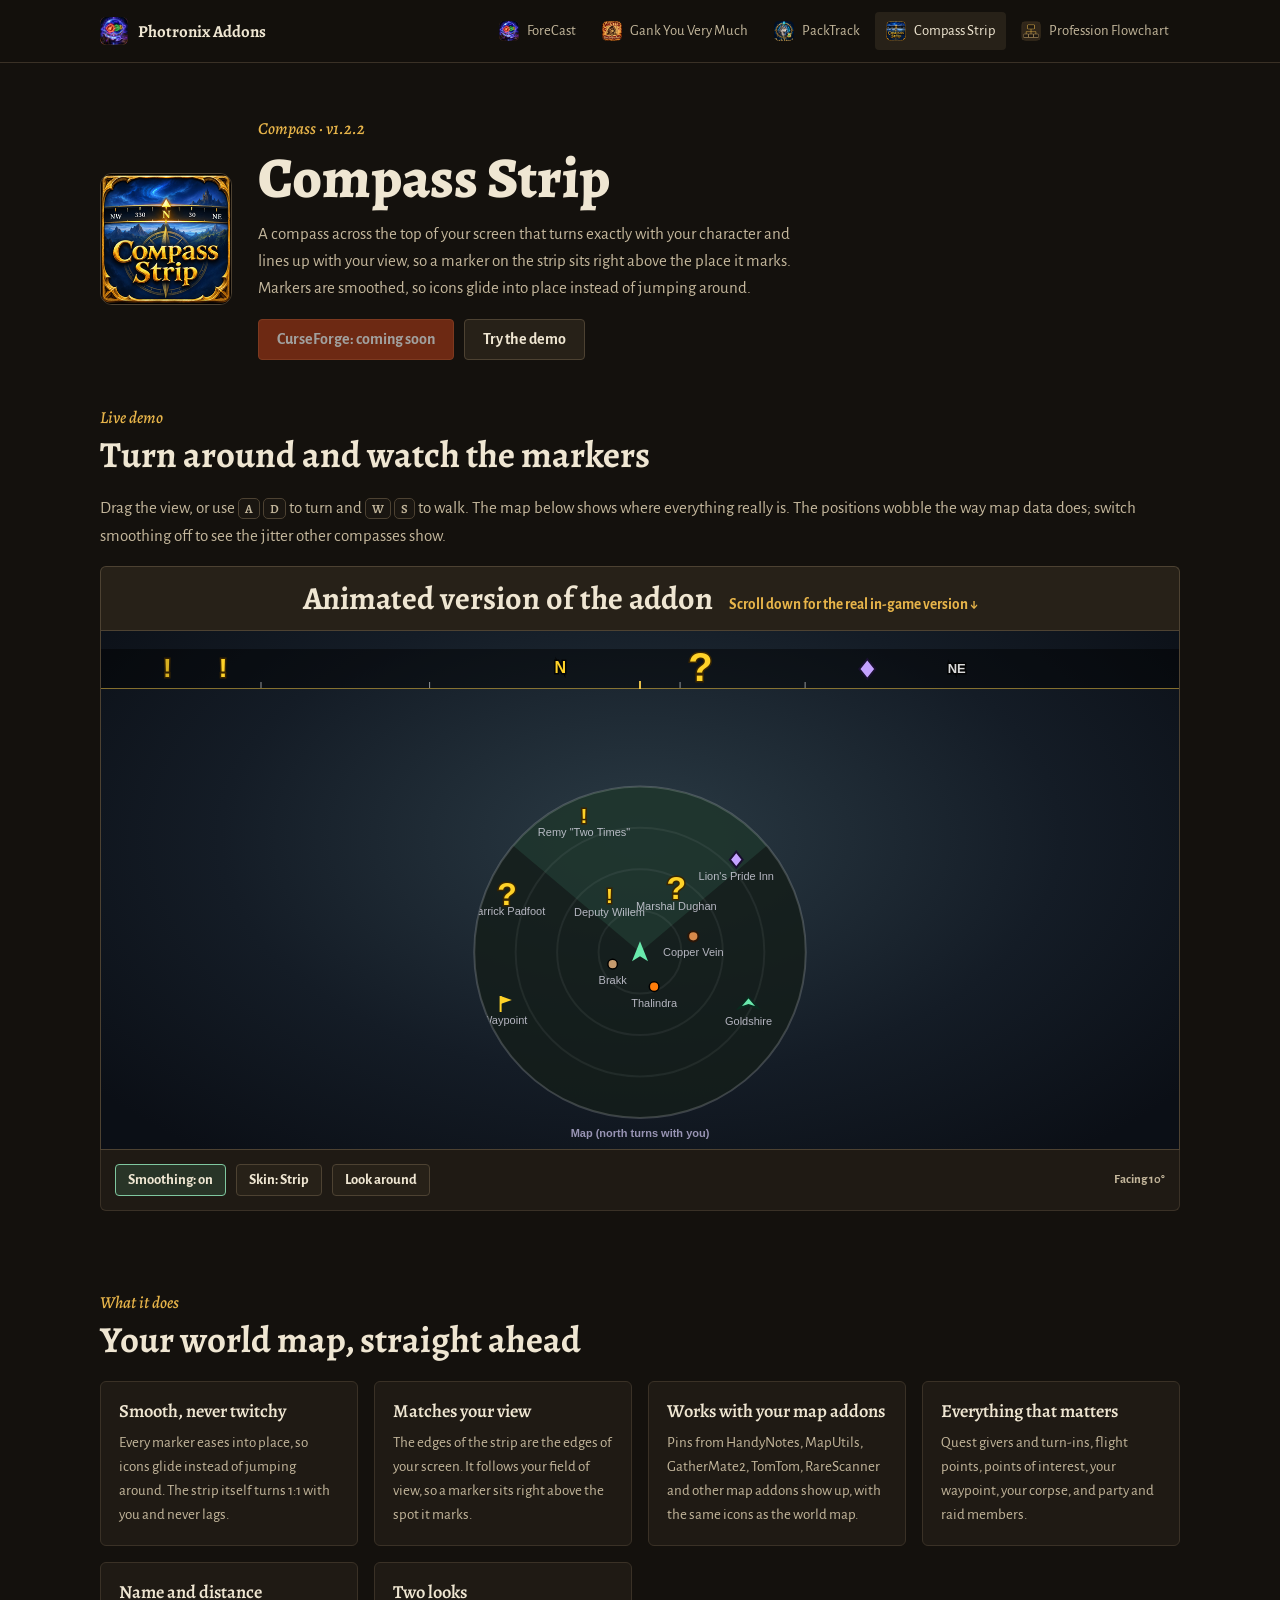
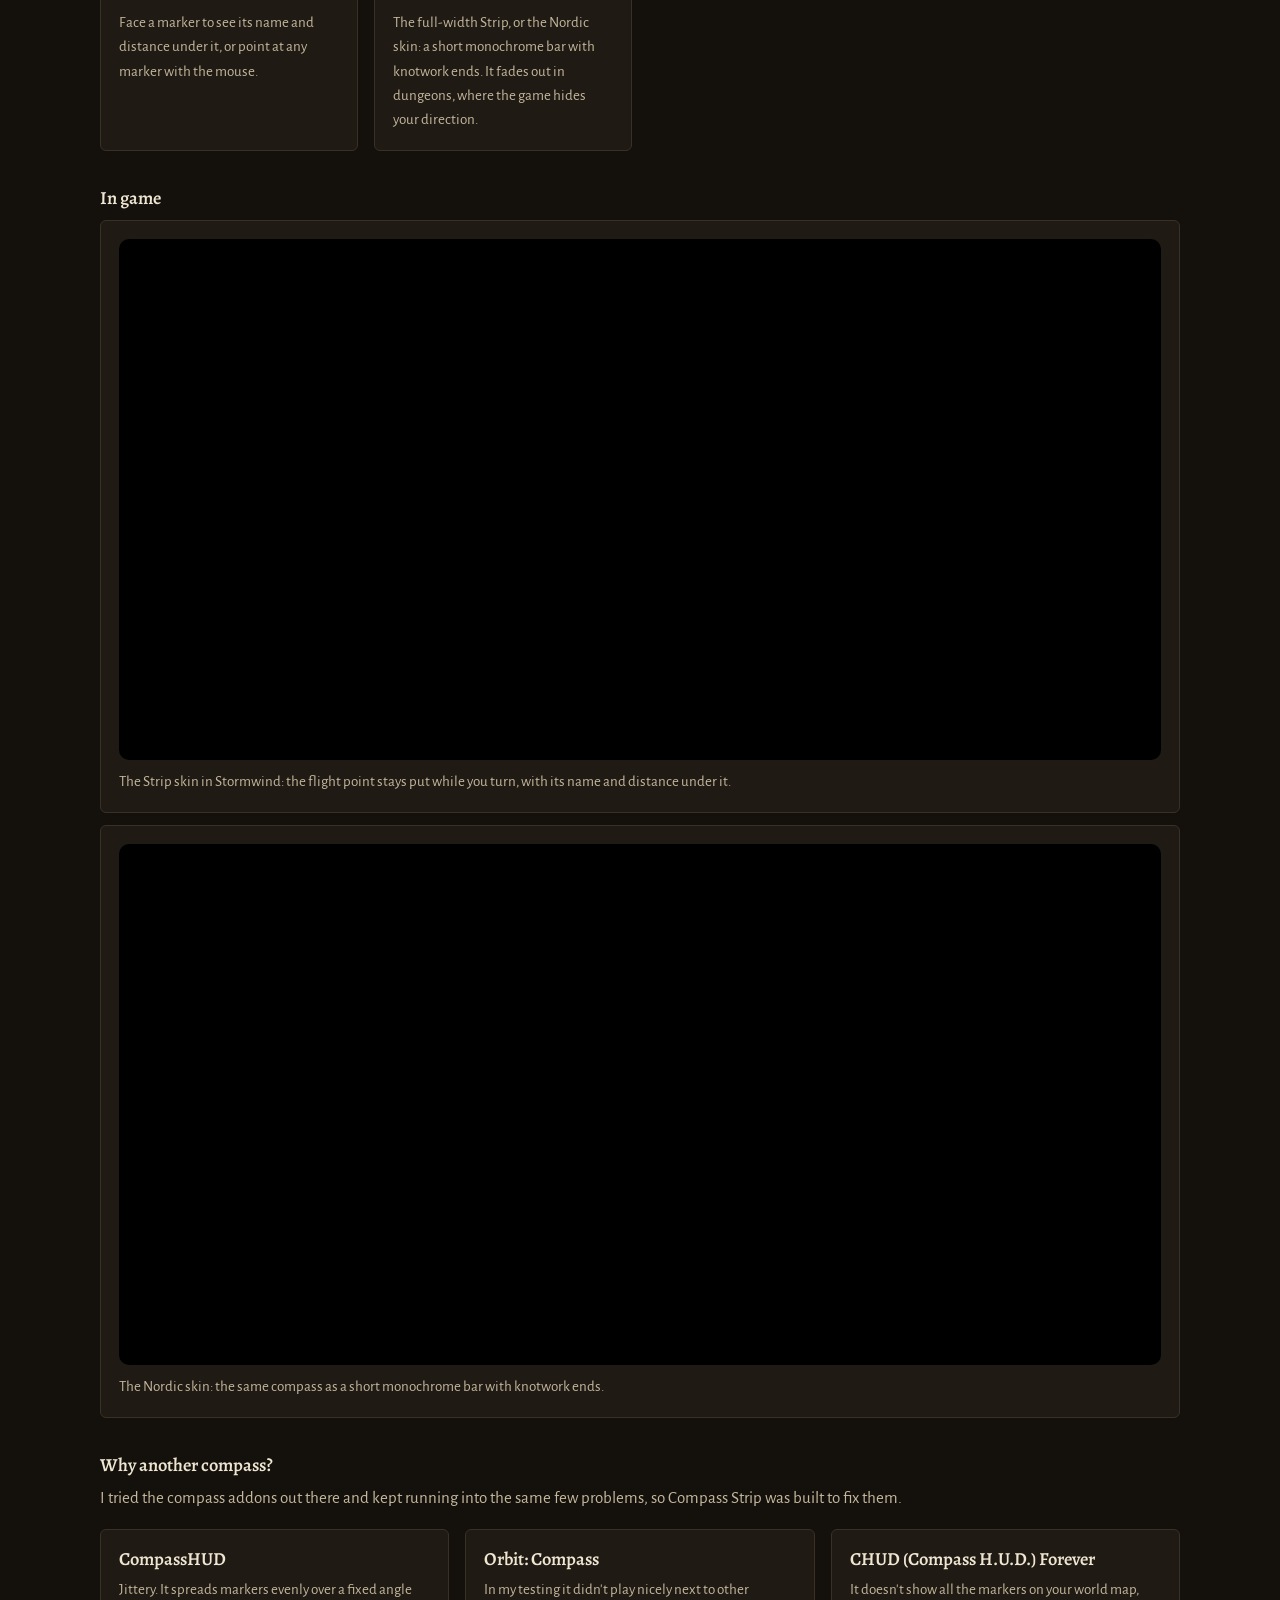
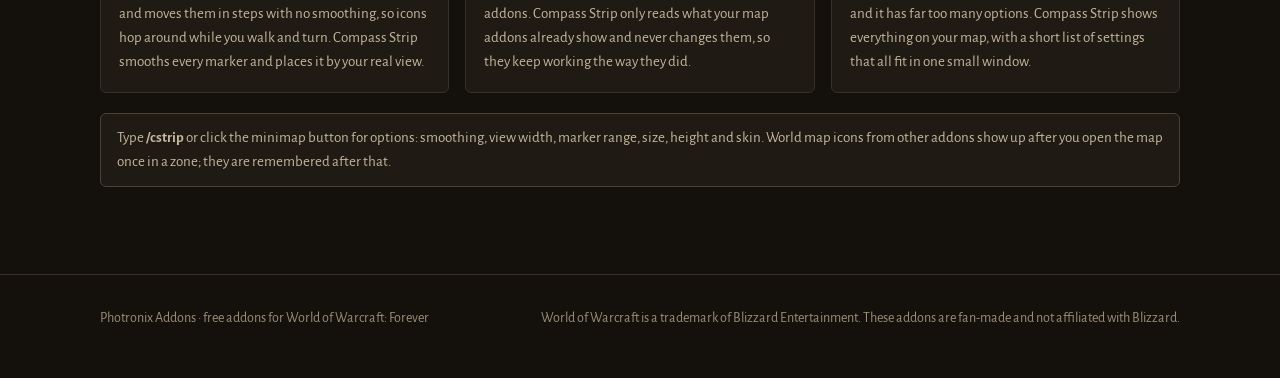
==== commit 24dc6edd: "Add Profession Flowchart: card, page with live demo, nav links Co-Authored-By: Claude Opus 5.5 <nore" ====
--- a/compass/index.html
+++ b/compass/index.html
@@ -31,6 +31,7 @@
     <a href="../gank/"><img src="../img/gank-icon.png?v=5" alt="">Gank You Very Much</a>
     <a href="../packtrack/"><img src="../img/packtrack-icon.png?v=5" alt="">PackTrack</a>
     <a class="on" href="./"><img src="../img/compass-icon.png?v=6" alt="">Compass Strip</a>
+    <a href="../flowchart/"><img src="../img/pflow-icon.png?v=1" alt="">Profession Flowchart</a>
   </nav>
 </div></header>
 <main class="wrap">
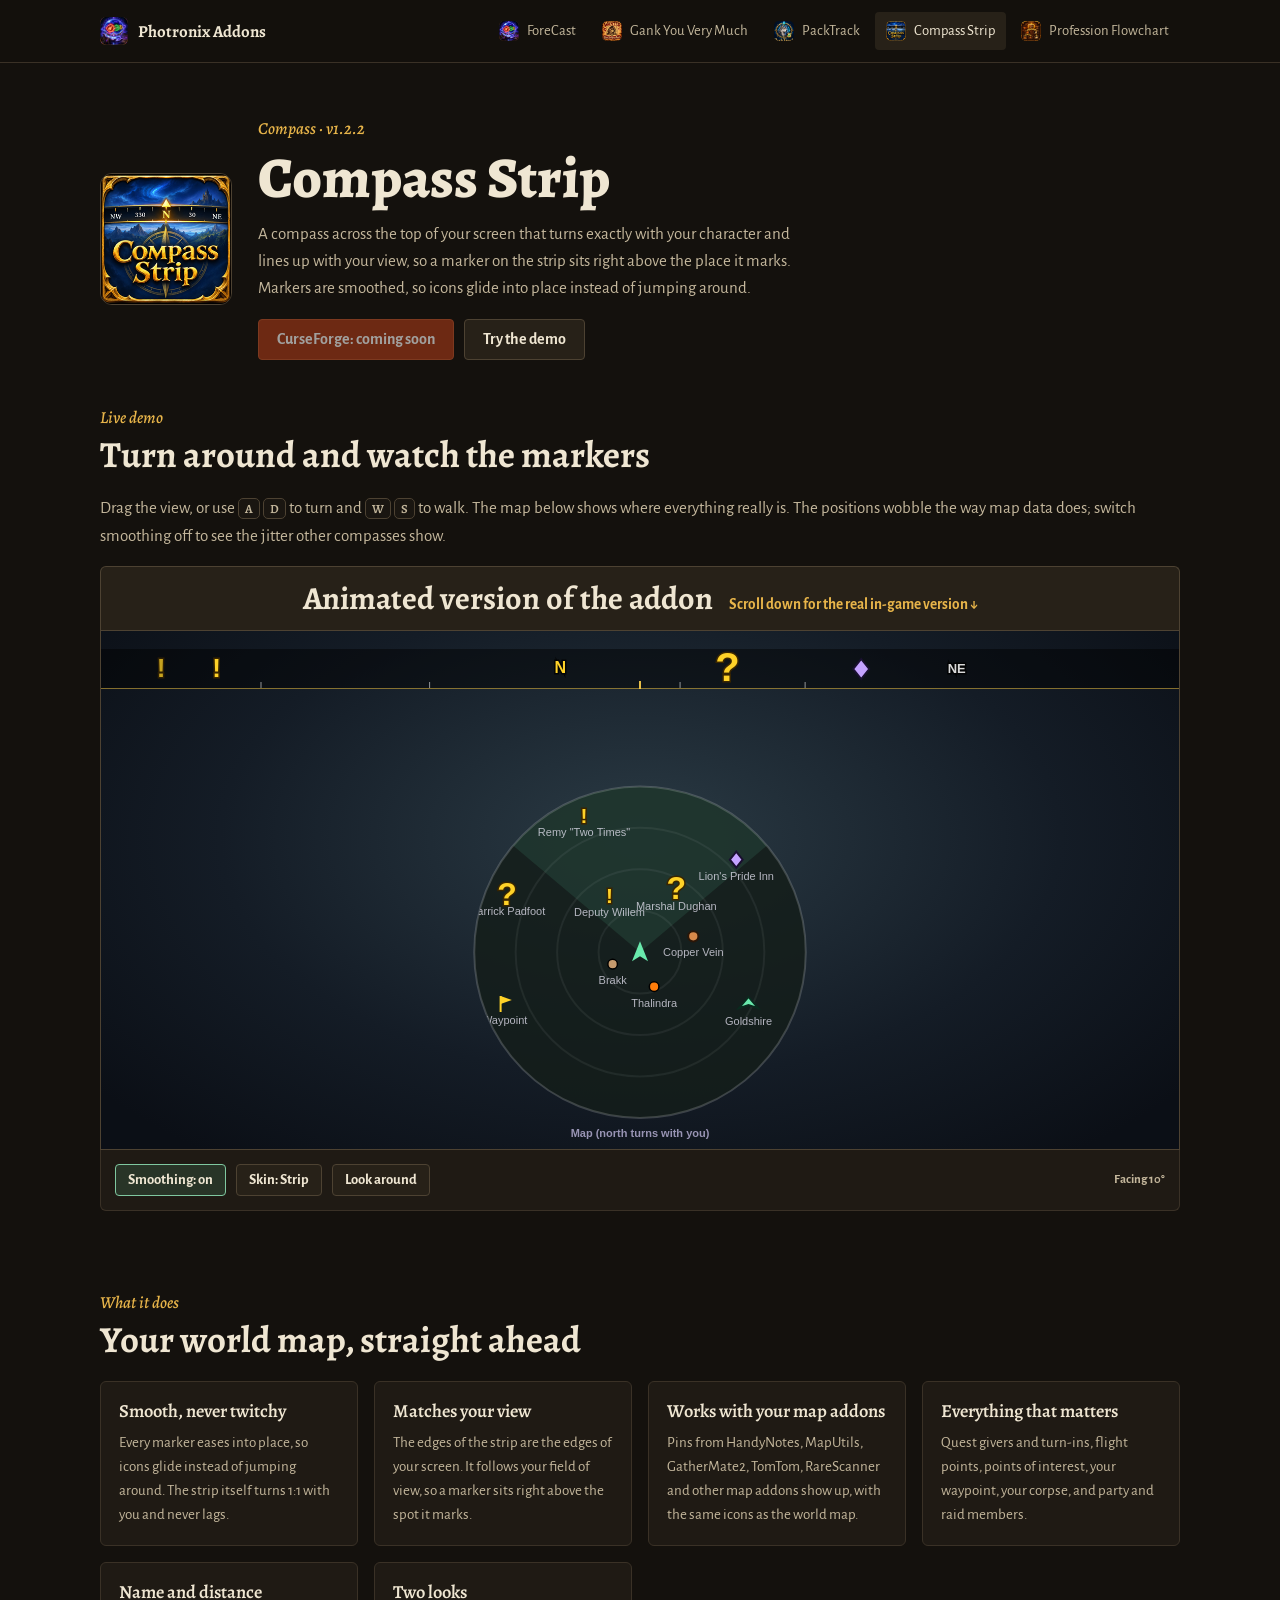
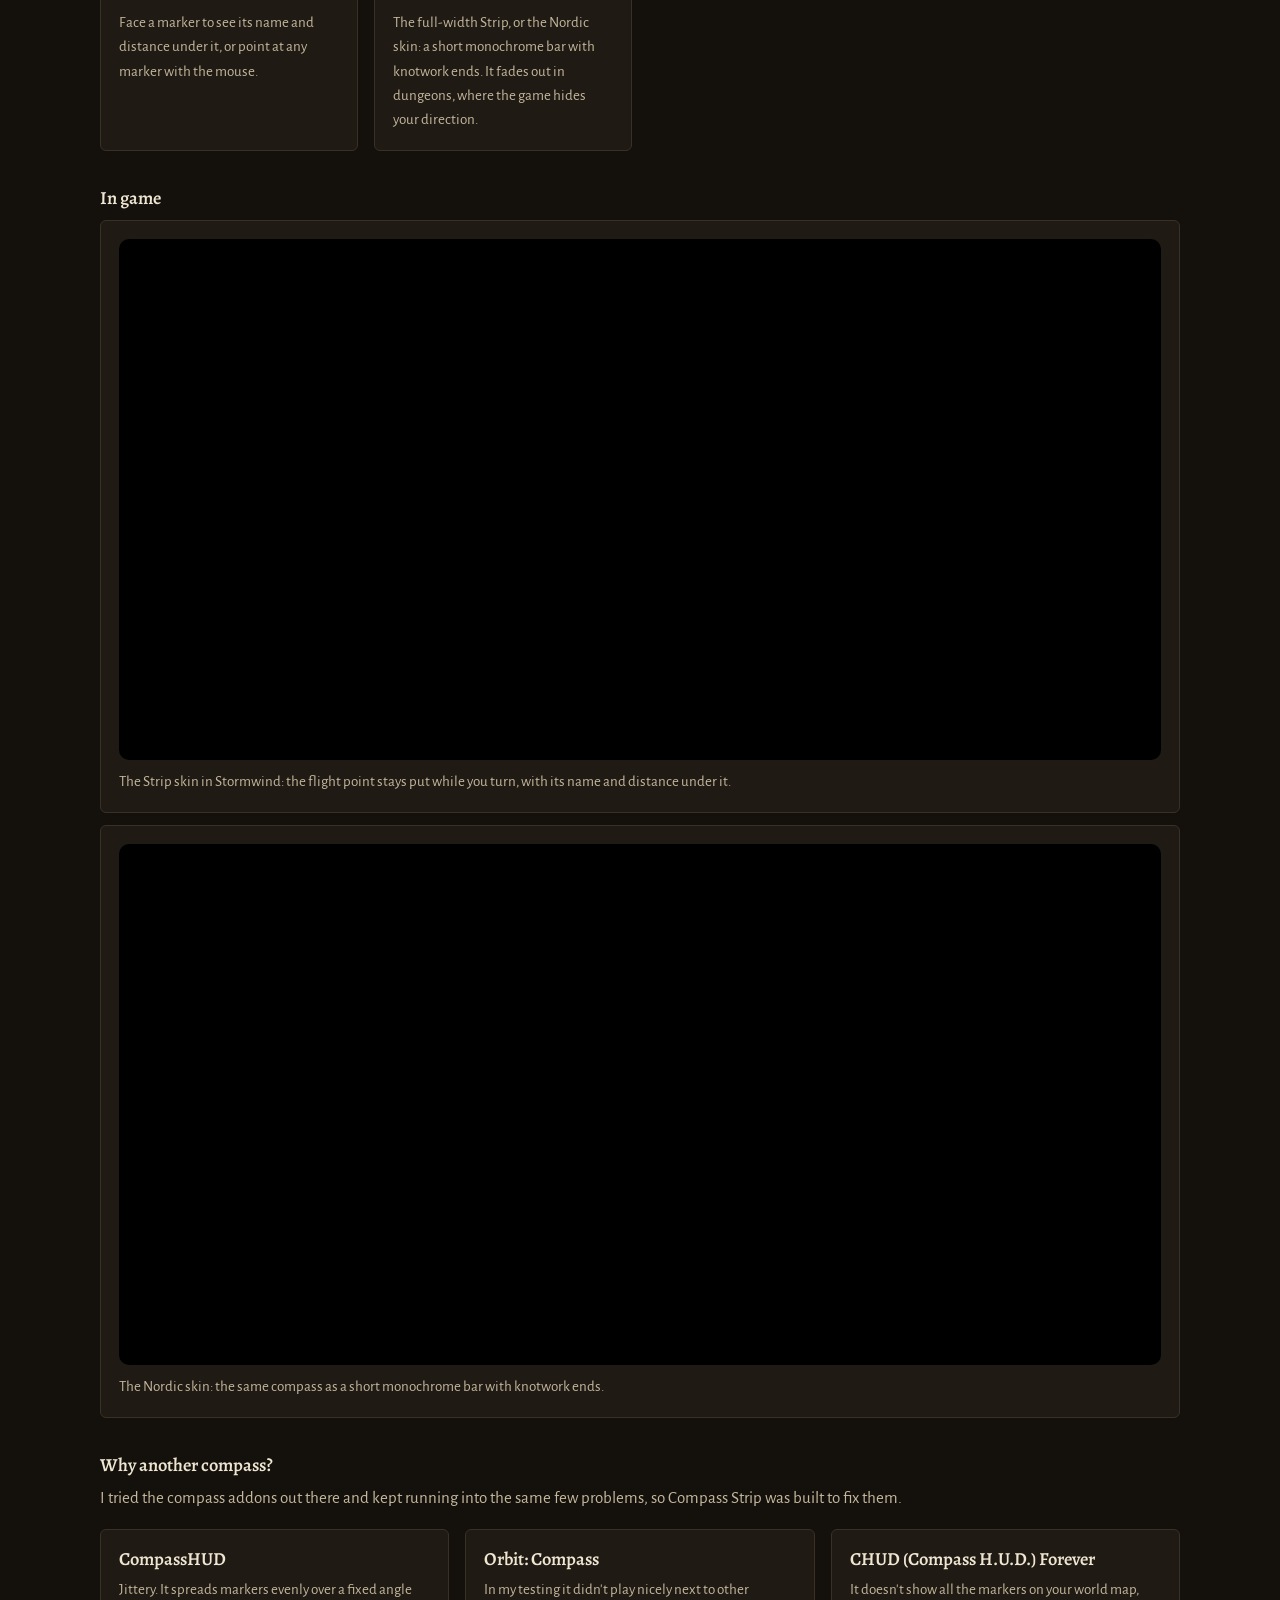
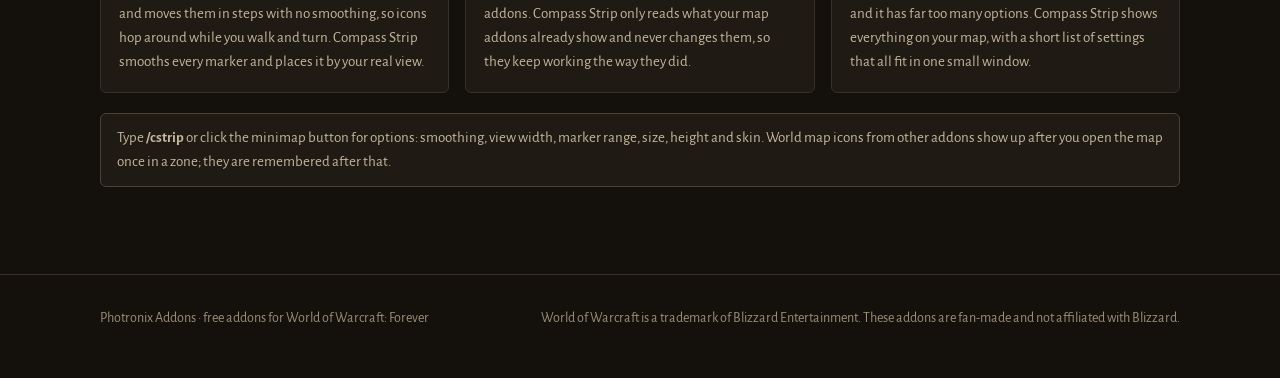
==== commit 6d8801ad: "Profession Flowchart 0.4.0: user's icon, in-game screenshot, leveling guide Co-Authored-By: Claude O" ====
--- a/compass/index.html
+++ b/compass/index.html
@@ -31,7 +31,7 @@
     <a href="../gank/"><img src="../img/gank-icon.png?v=5" alt="">Gank You Very Much</a>
     <a href="../packtrack/"><img src="../img/packtrack-icon.png?v=5" alt="">PackTrack</a>
     <a class="on" href="./"><img src="../img/compass-icon.png?v=6" alt="">Compass Strip</a>
-    <a href="../flowchart/"><img src="../img/pflow-icon.png?v=1" alt="">Profession Flowchart</a>
+    <a href="../flowchart/"><img src="../img/pflow-icon.png?v=2" alt="">Profession Flowchart</a>
   </nav>
 </div></header>
 <main class="wrap">
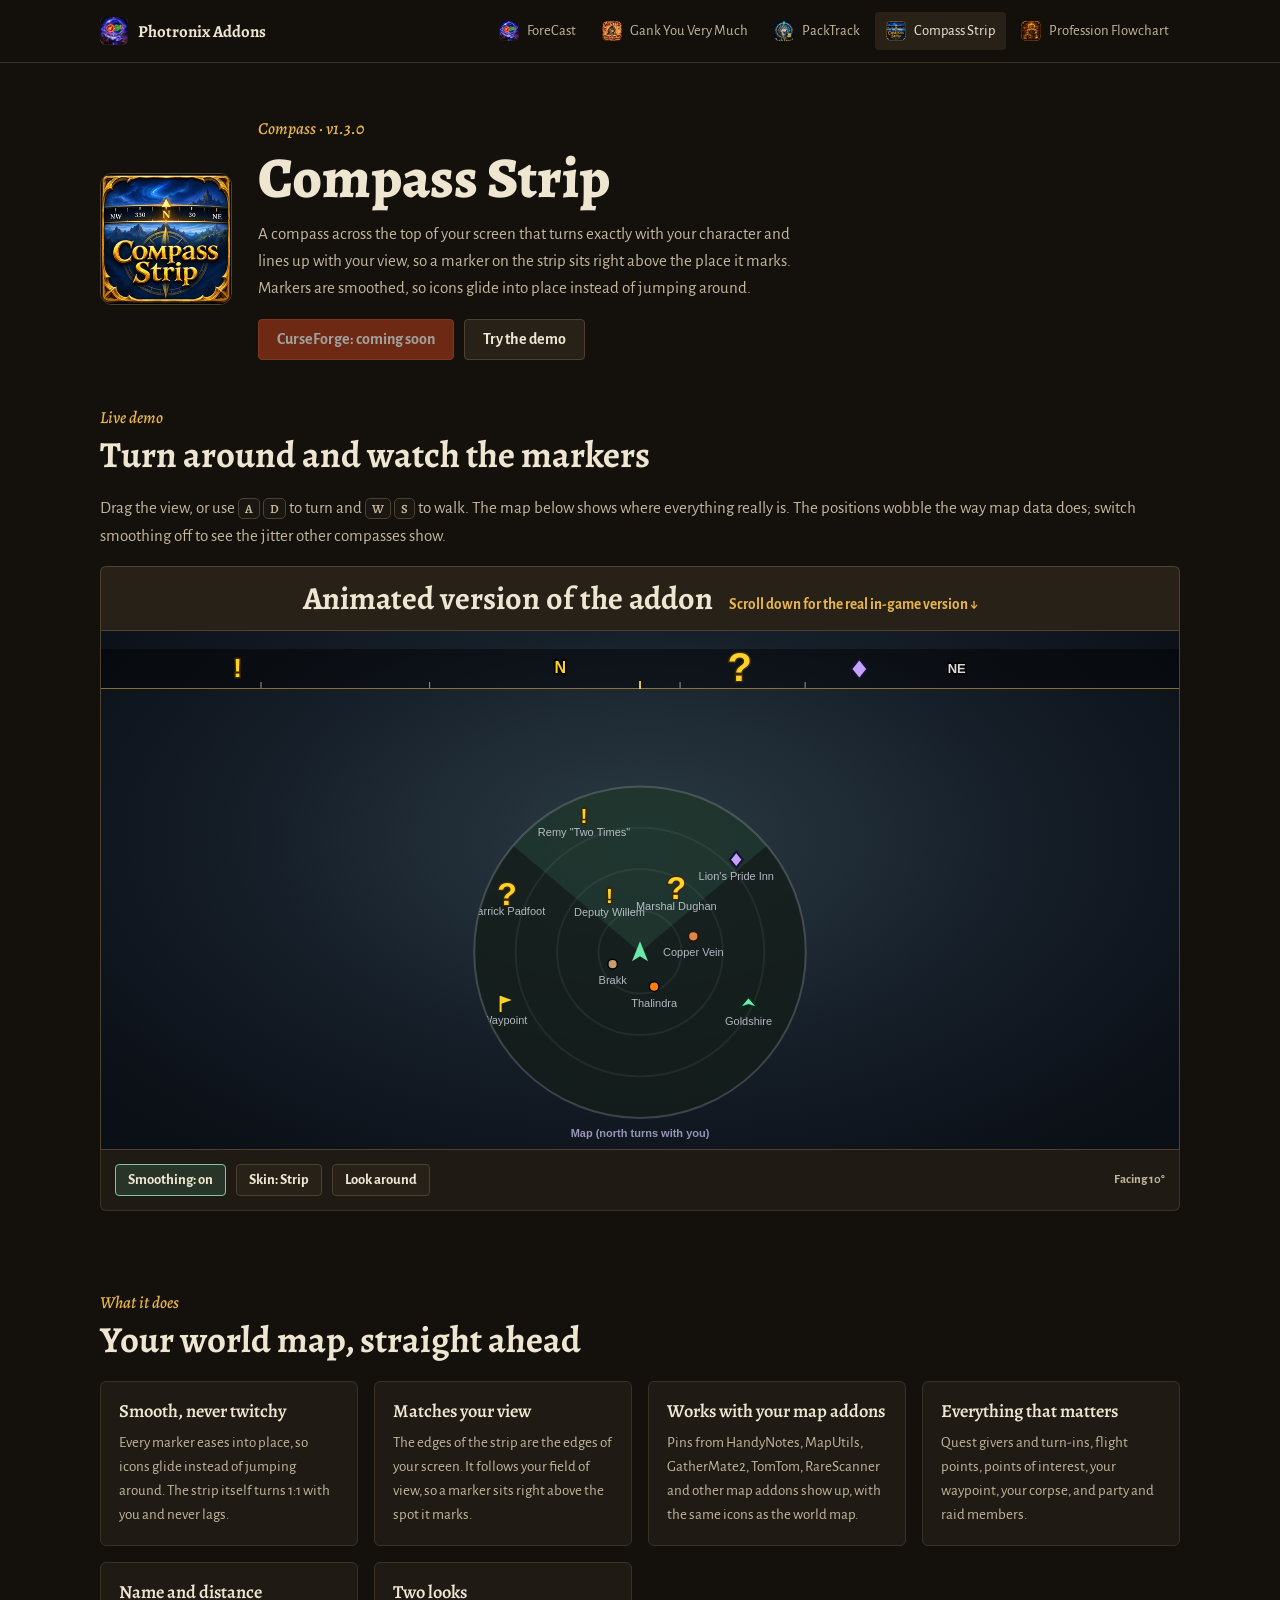
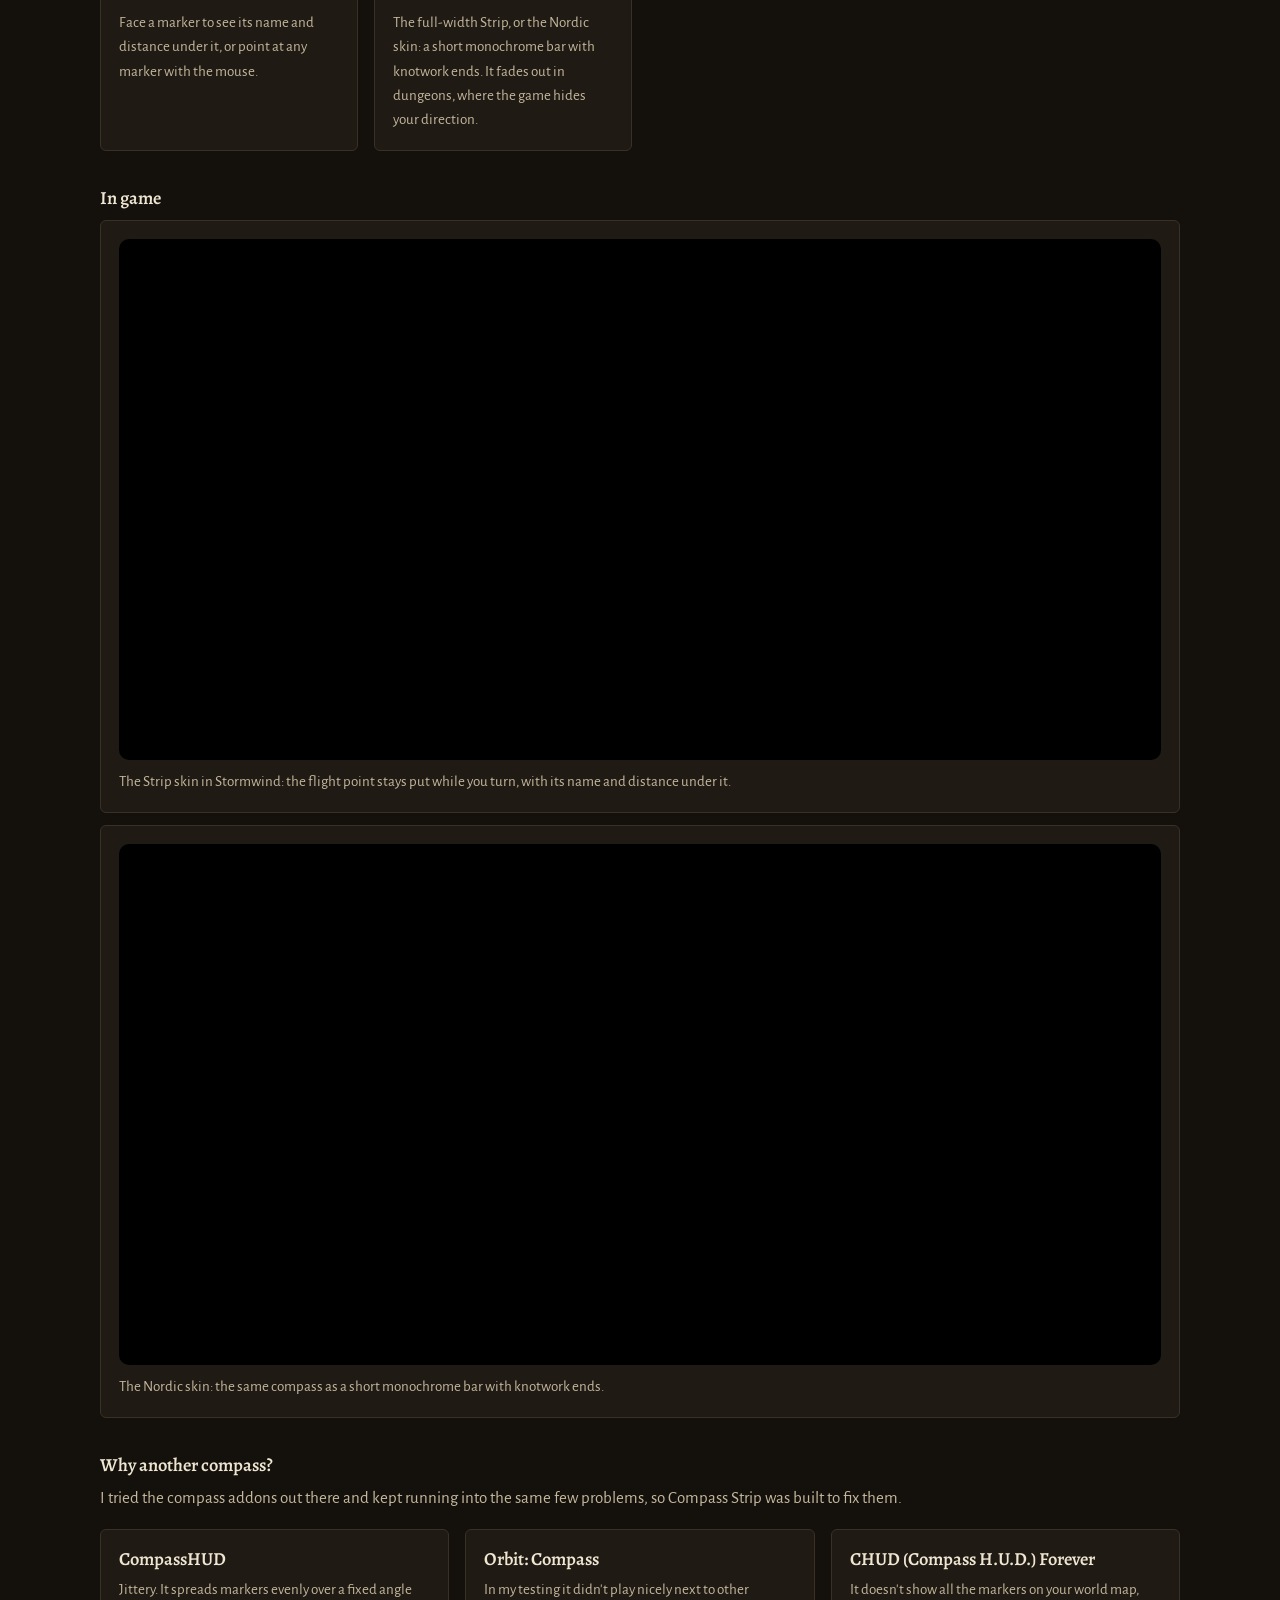
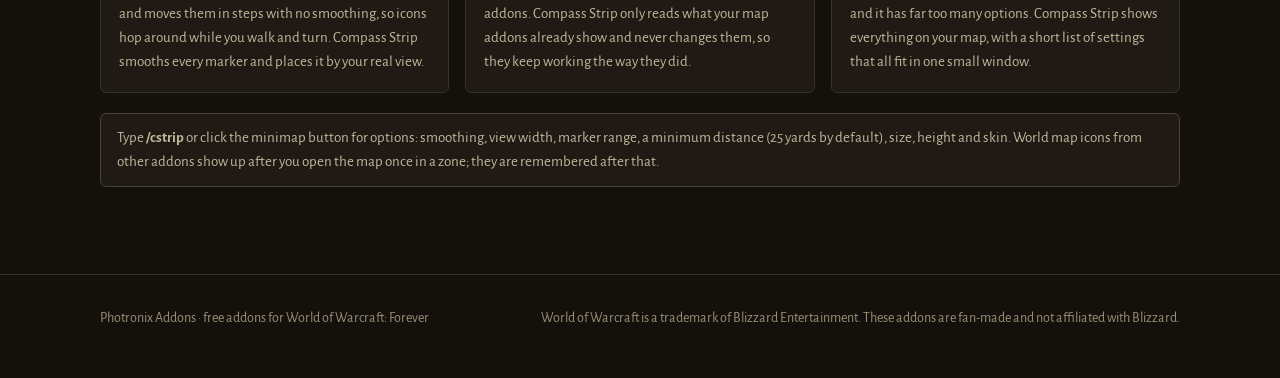
==== commit 43454041: "Compass Strip 1.3.0: minimum marker distance Co-Authored-By: Claude Opus 5.5 <noreply@anthropic.com>" ====
--- a/compass/index.html
+++ b/compass/index.html
@@ -38,7 +38,7 @@
   <div class="page-head">
     <img src="../img/compass-icon.png?v=6" alt="Compass Strip">
     <div class="txt">
-      <div class="eyebrow">Compass · v1.2.2</div>
+      <div class="eyebrow">Compass · v1.3.0</div>
       <h1>Compass Strip</h1>
       <p class="muted">A compass across the top of your screen that turns exactly with your character and lines up with your view, so a marker on the strip sits right above the place it marks. Markers are smoothed, so icons glide into place instead of jumping around.</p>
       <div class="btns"><span class="btn cf" style="opacity:.6;cursor:default" title="Waiting for CurseForge approval">CurseForge: coming soon</span><a class="btn" href="#demo">Try the demo</a></div>
@@ -83,7 +83,7 @@
       <div class="tile"><h3>CHUD (Compass H.U.D.) Forever</h3><p>It doesn't show all the markers on your world map, and it has far too many options. Compass Strip shows everything on your map, with a short list of settings that all fit in one small window.</p></div>
     </div>
 
-    <p class="note" style="margin-top:20px">Type <b>/cstrip</b> or click the minimap button for options: smoothing, view width, marker range, size, height and skin. World map icons from other addons show up after you open the map once in a zone; they are remembered after that.</p>
+    <p class="note" style="margin-top:20px">Type <b>/cstrip</b> or click the minimap button for options: smoothing, view width, marker range, a minimum distance (25 yards by default), size, height and skin. World map icons from other addons show up after you open the map once in a zone; they are remembered after that.</p>
   </section>
 </main>
 
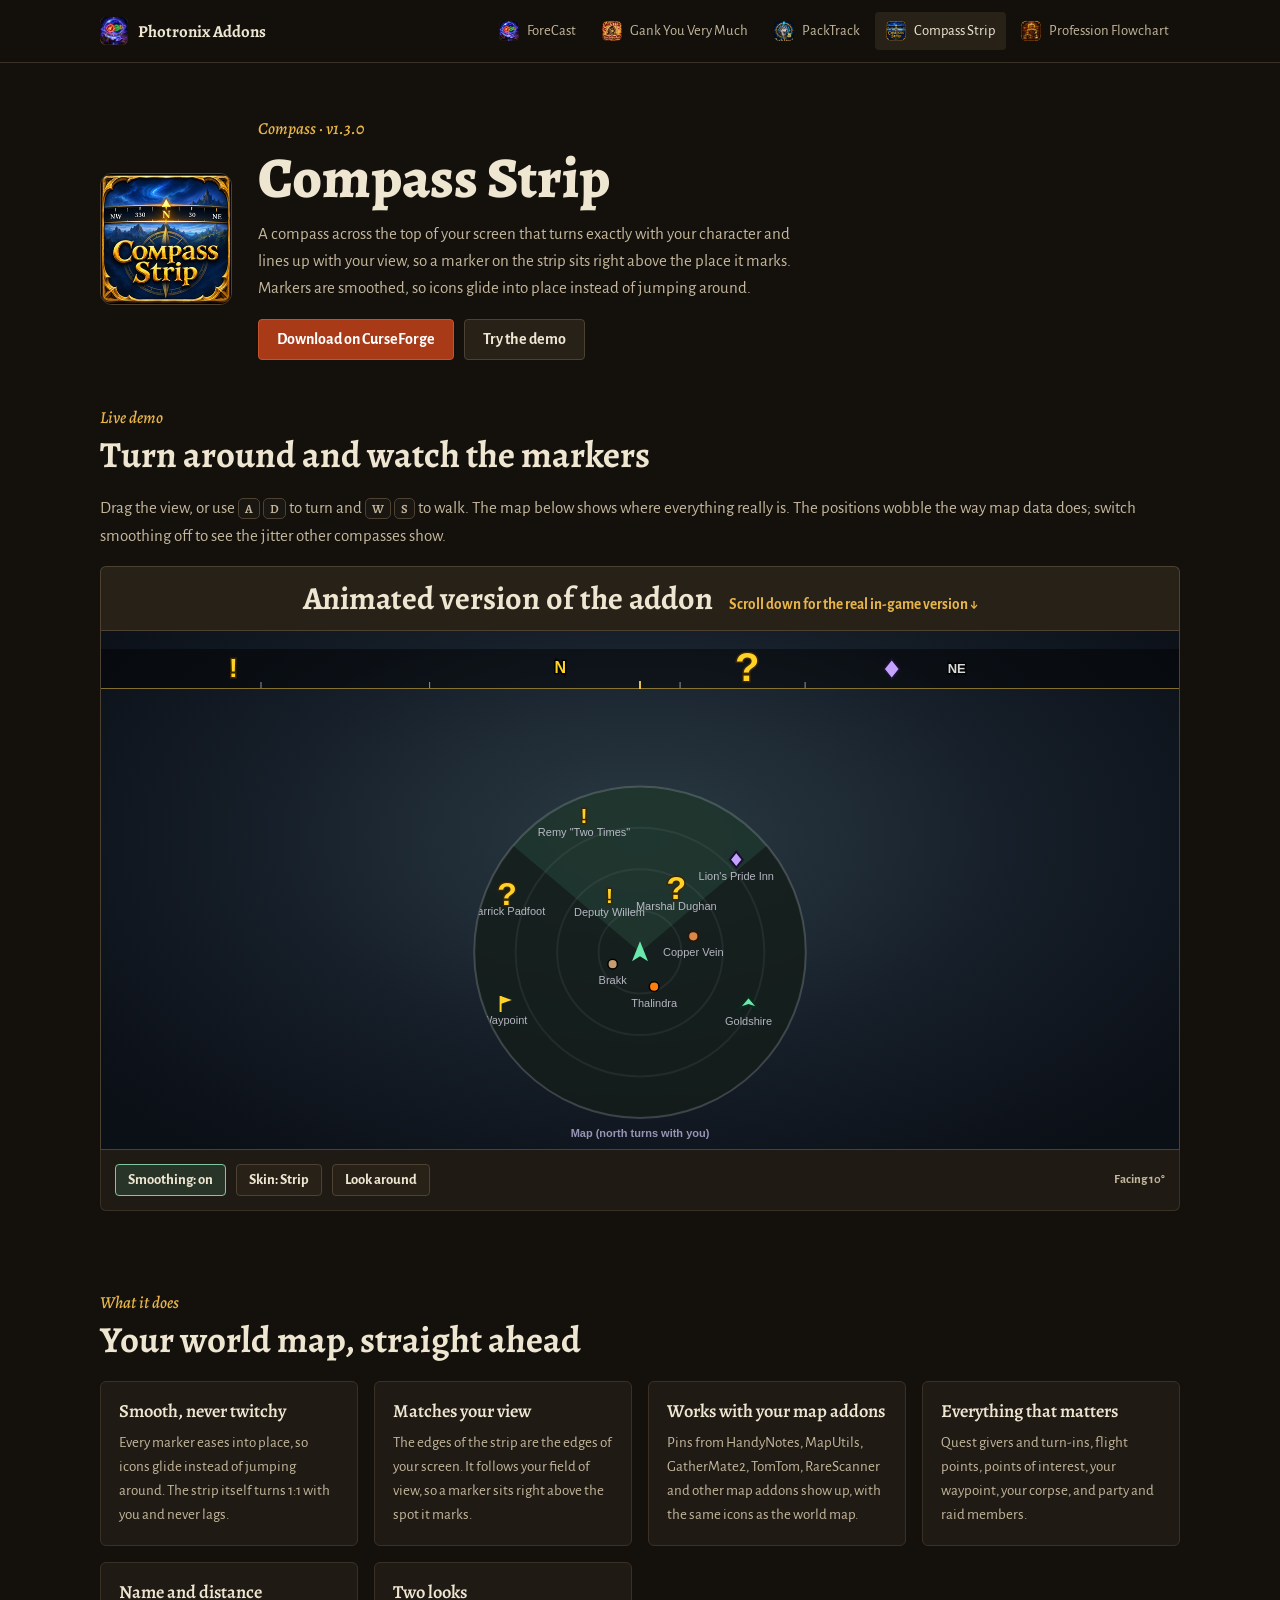
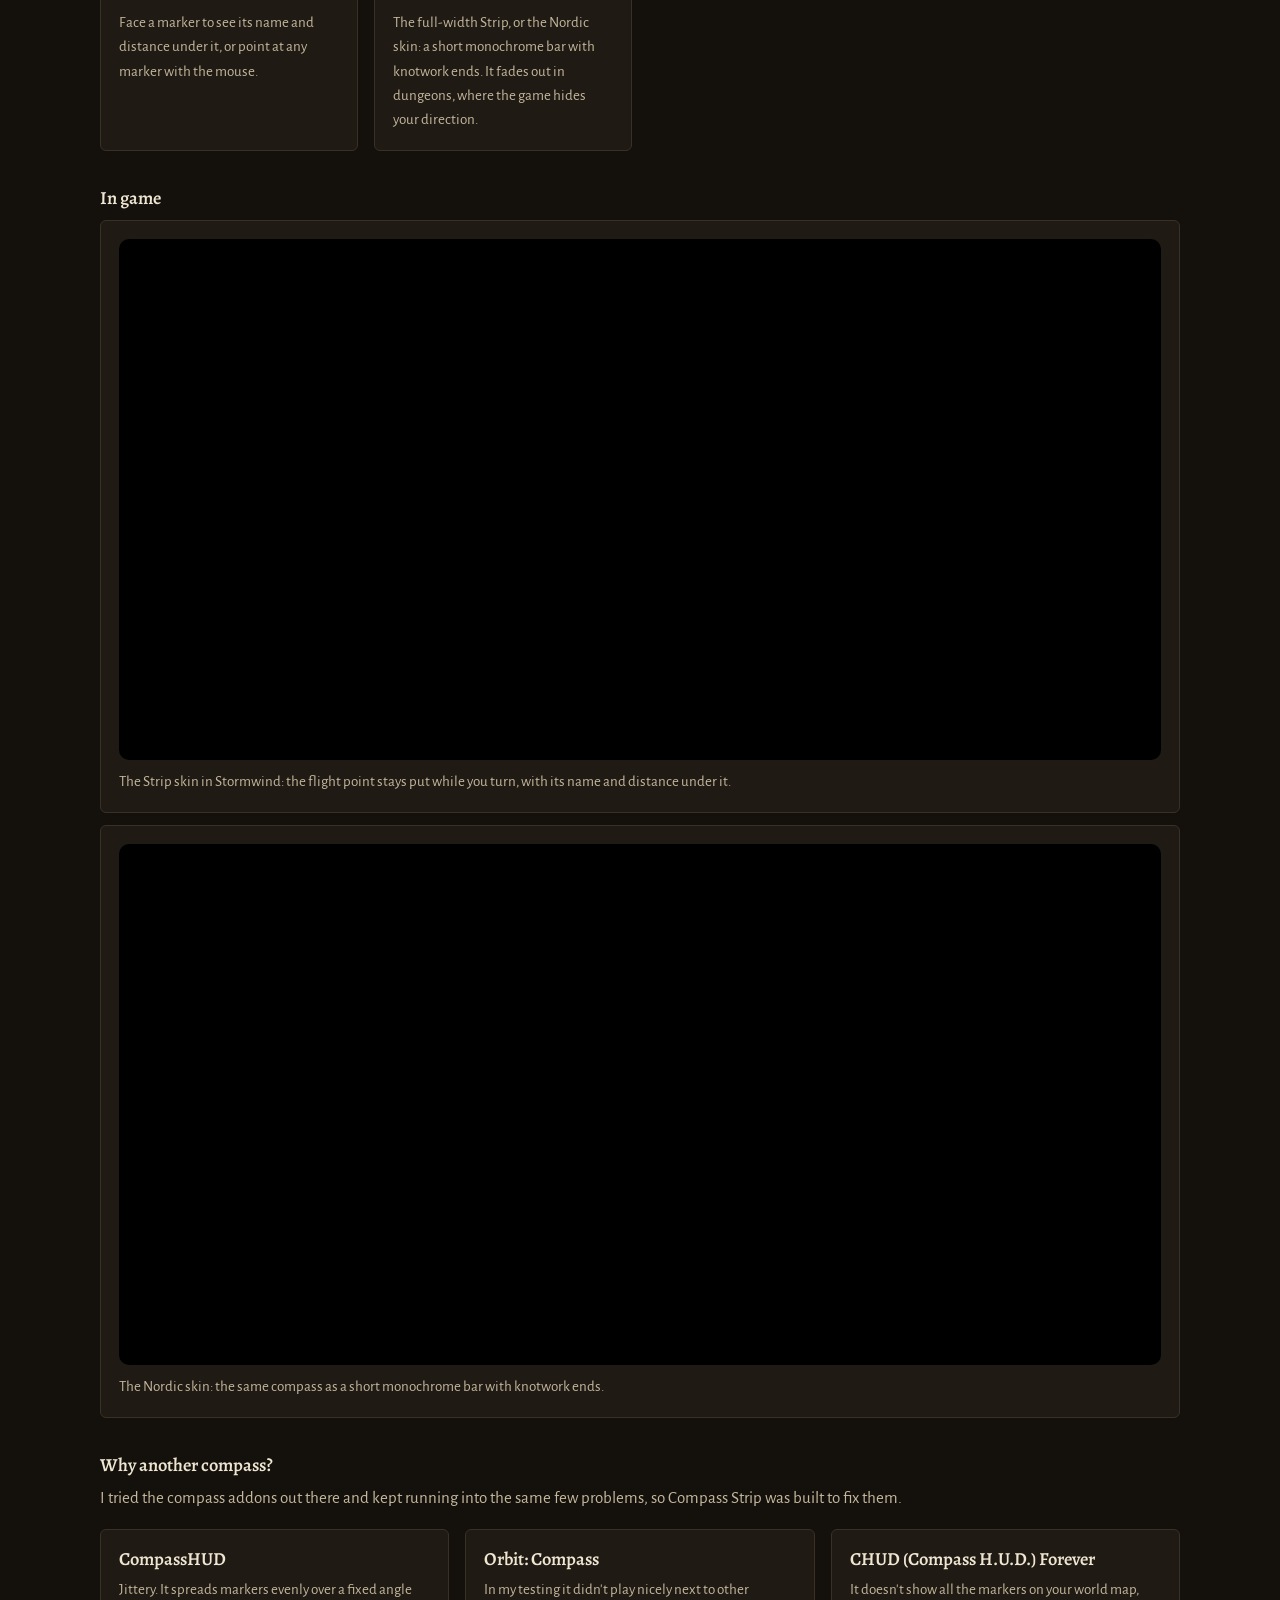
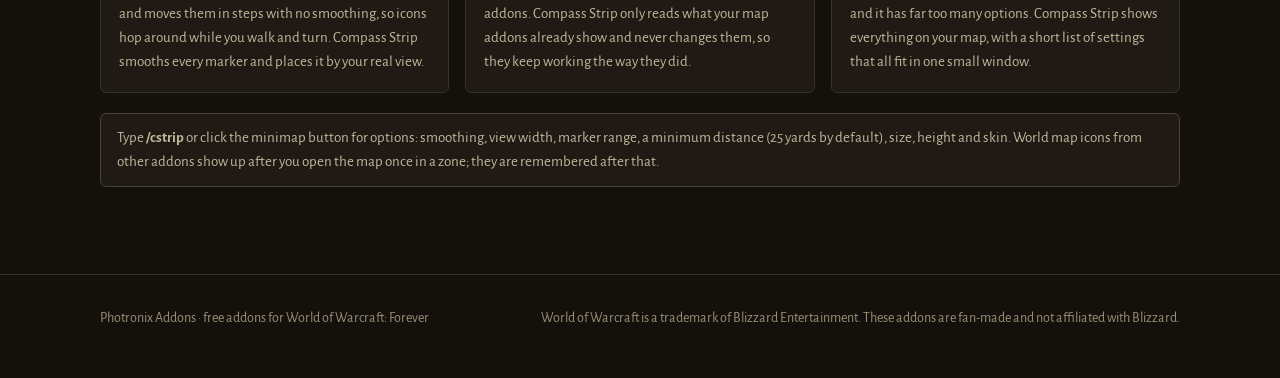
==== commit 4331708f: "Live CurseForge links for Compass Strip and Profession Flowchart Co-Authored-By: Claude Opus 5.5 <no" ====
--- a/compass/index.html
+++ b/compass/index.html
@@ -41,7 +41,7 @@
       <div class="eyebrow">Compass · v1.3.0</div>
       <h1>Compass Strip</h1>
       <p class="muted">A compass across the top of your screen that turns exactly with your character and lines up with your view, so a marker on the strip sits right above the place it marks. Markers are smoothed, so icons glide into place instead of jumping around.</p>
-      <div class="btns"><span class="btn cf" style="opacity:.6;cursor:default" title="Waiting for CurseForge approval">CurseForge: coming soon</span><a class="btn" href="#demo">Try the demo</a></div>
+      <div class="btns"><a class="btn cf" href="https://www.curseforge.com/wow/addons/compass-strip">Download on CurseForge</a><a class="btn" href="#demo">Try the demo</a></div>
     </div>
   </div>
 
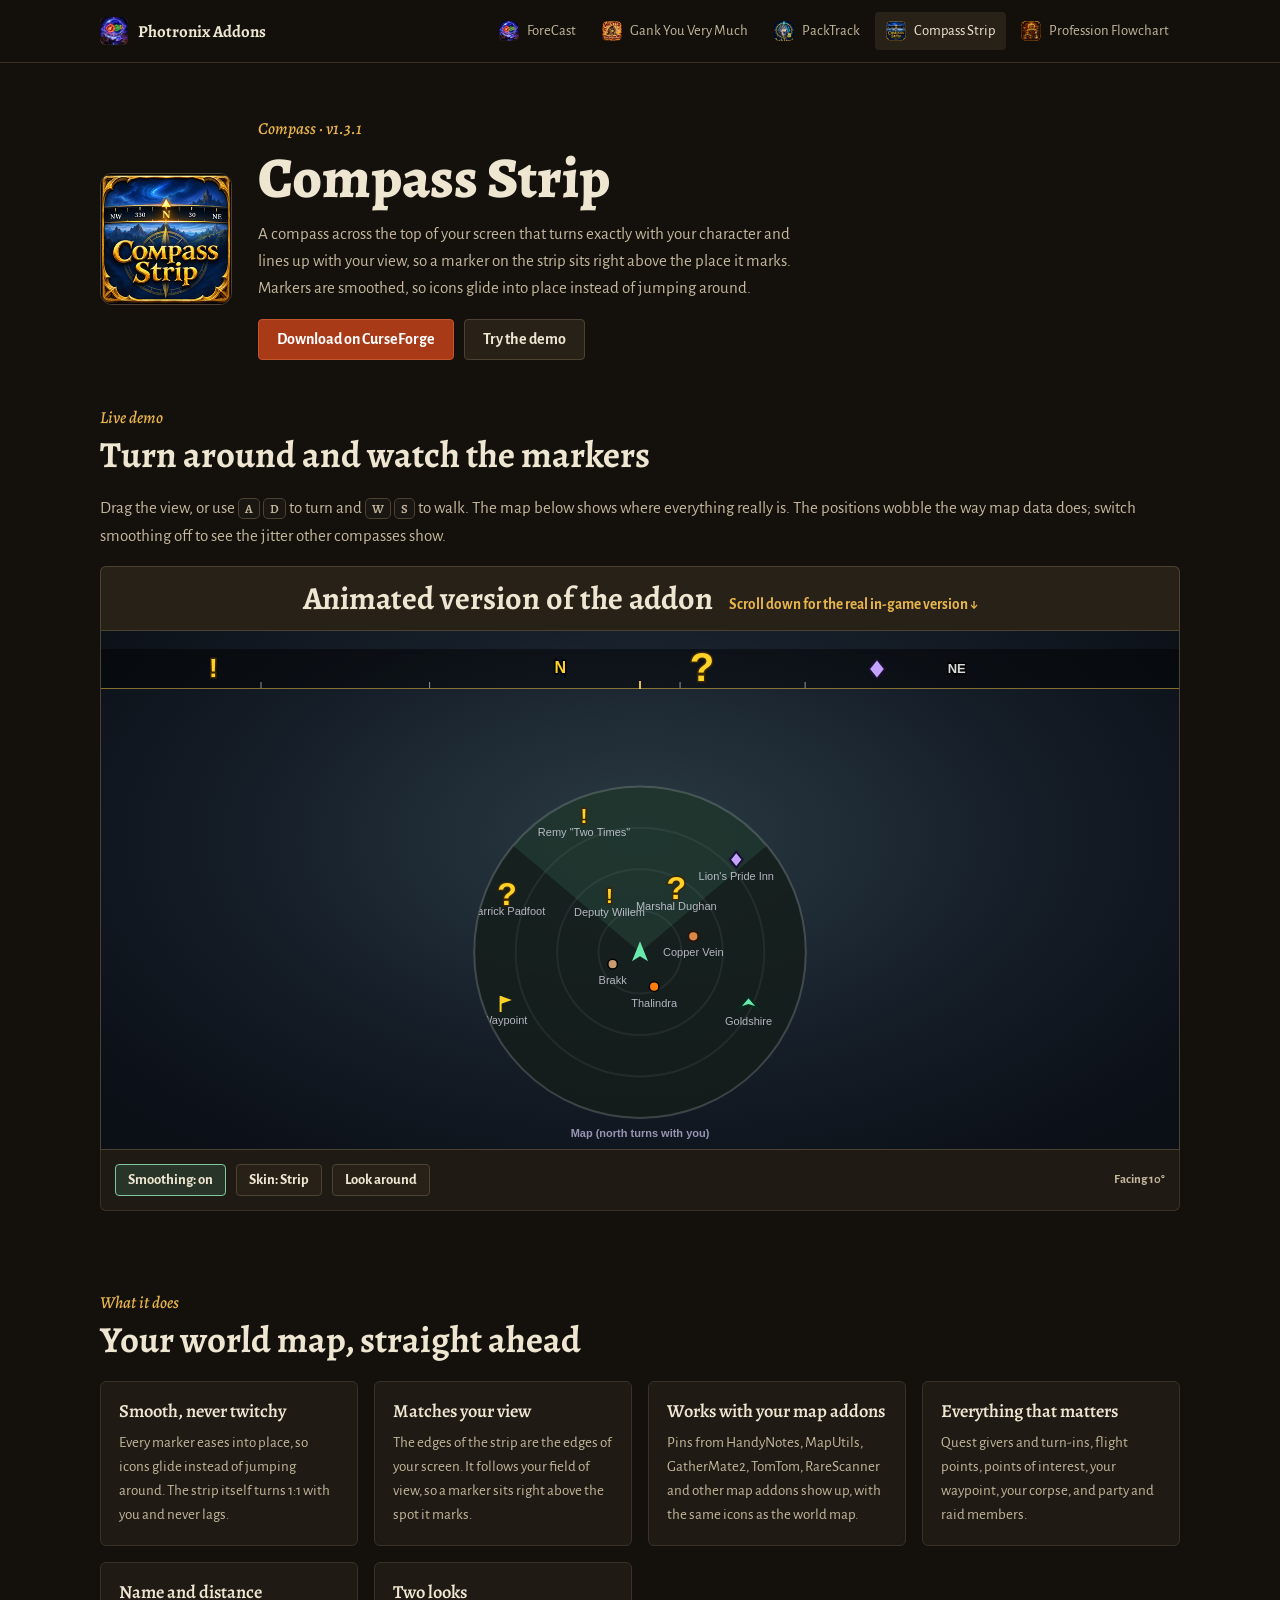
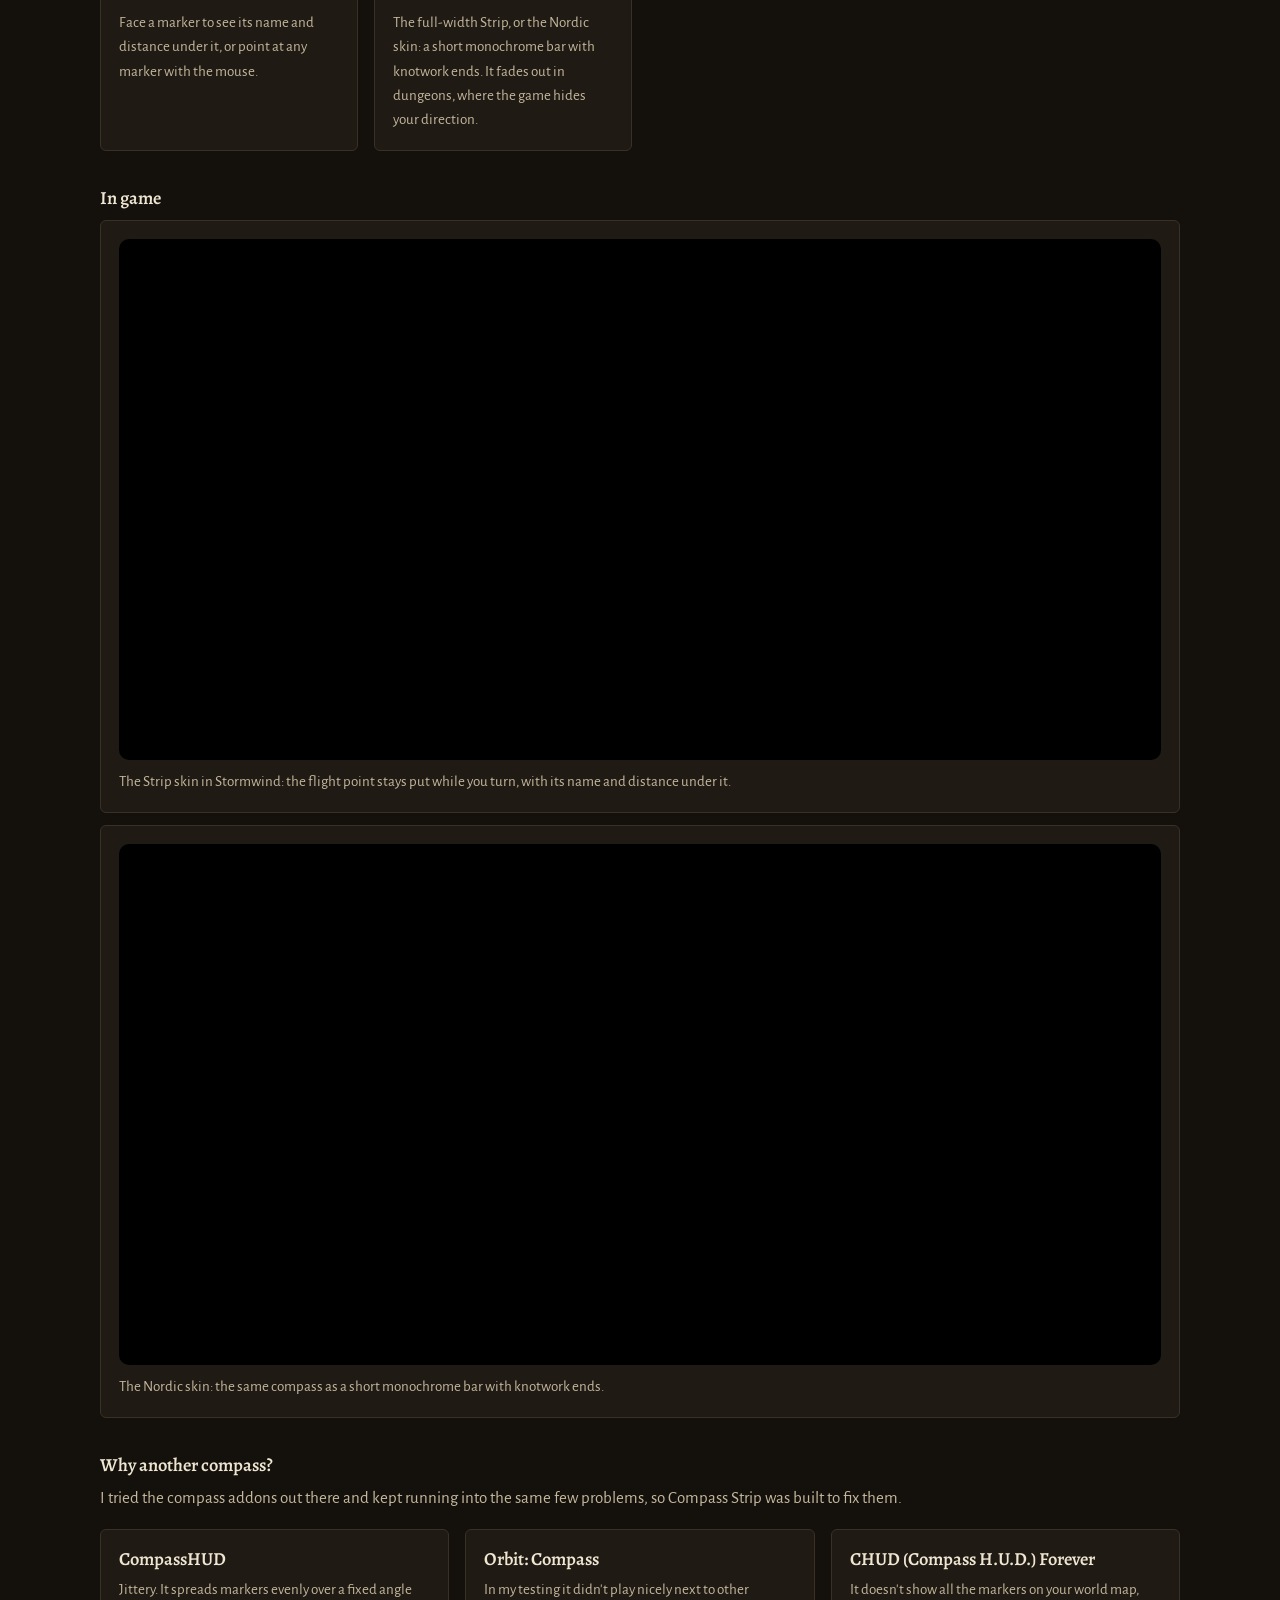
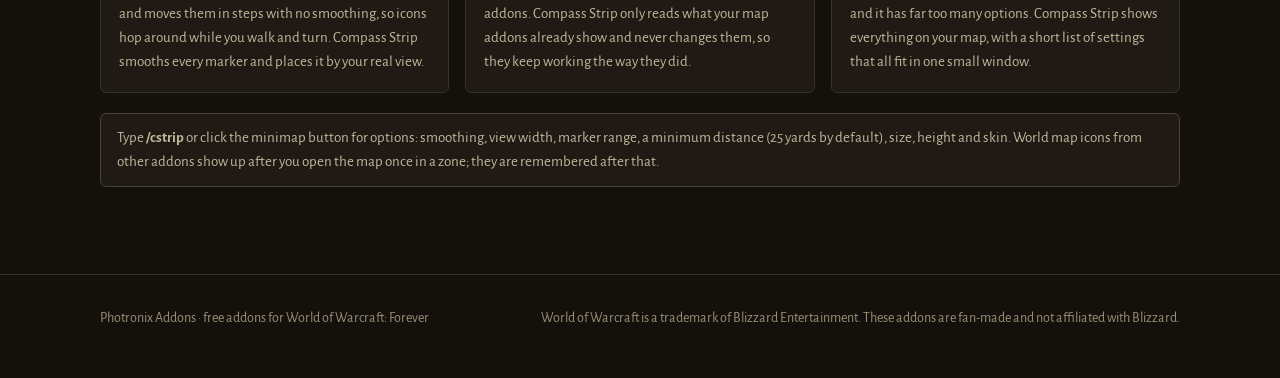
==== commit 927da7ab: "Versions: ForeCast 0.8.5, Compass Strip 1.3.1, PackTrack 0.8.8 beta Co-Authored-By: Claude Opus 5.5 " ====
--- a/compass/index.html
+++ b/compass/index.html
@@ -38,7 +38,7 @@
   <div class="page-head">
     <img src="../img/compass-icon.png?v=6" alt="Compass Strip">
     <div class="txt">
-      <div class="eyebrow">Compass · v1.3.0</div>
+      <div class="eyebrow">Compass · v1.3.1</div>
       <h1>Compass Strip</h1>
       <p class="muted">A compass across the top of your screen that turns exactly with your character and lines up with your view, so a marker on the strip sits right above the place it marks. Markers are smoothed, so icons glide into place instead of jumping around.</p>
       <div class="btns"><a class="btn cf" href="https://www.curseforge.com/wow/addons/compass-strip">Download on CurseForge</a><a class="btn" href="#demo">Try the demo</a></div>
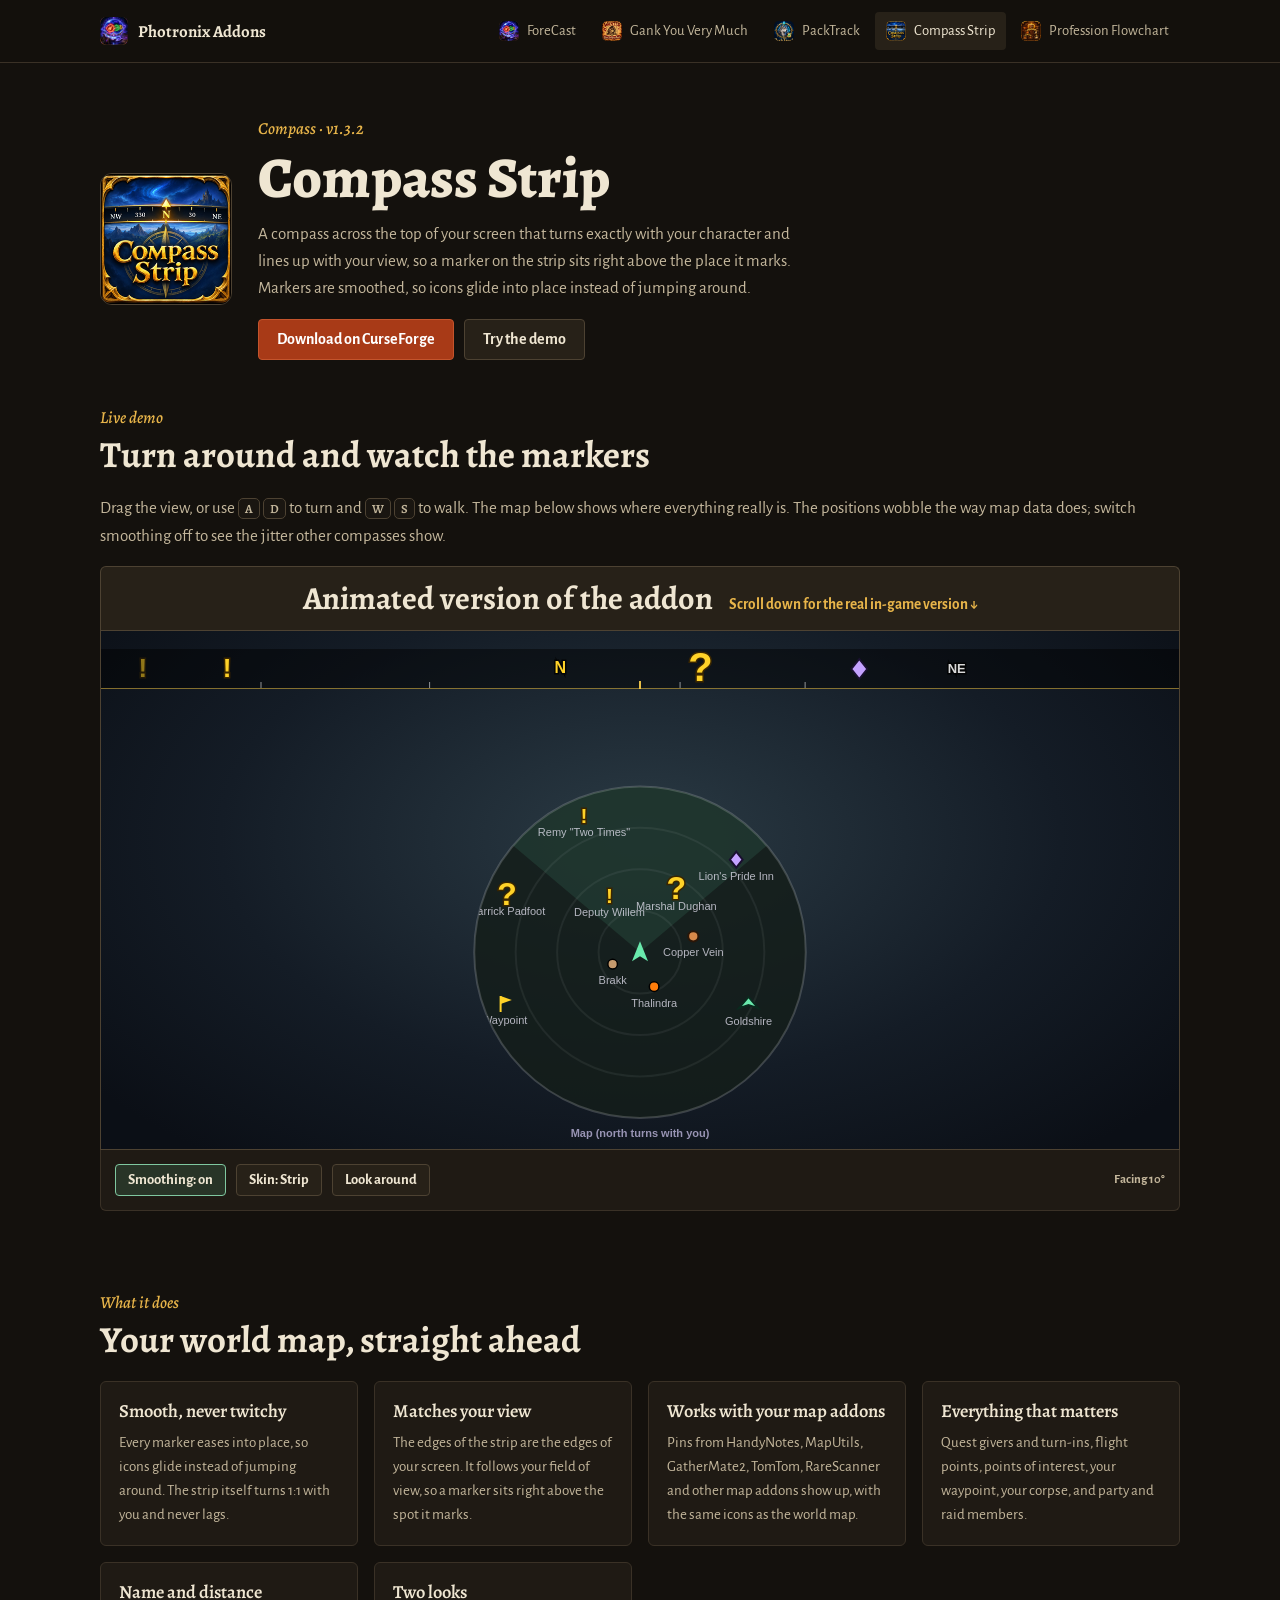
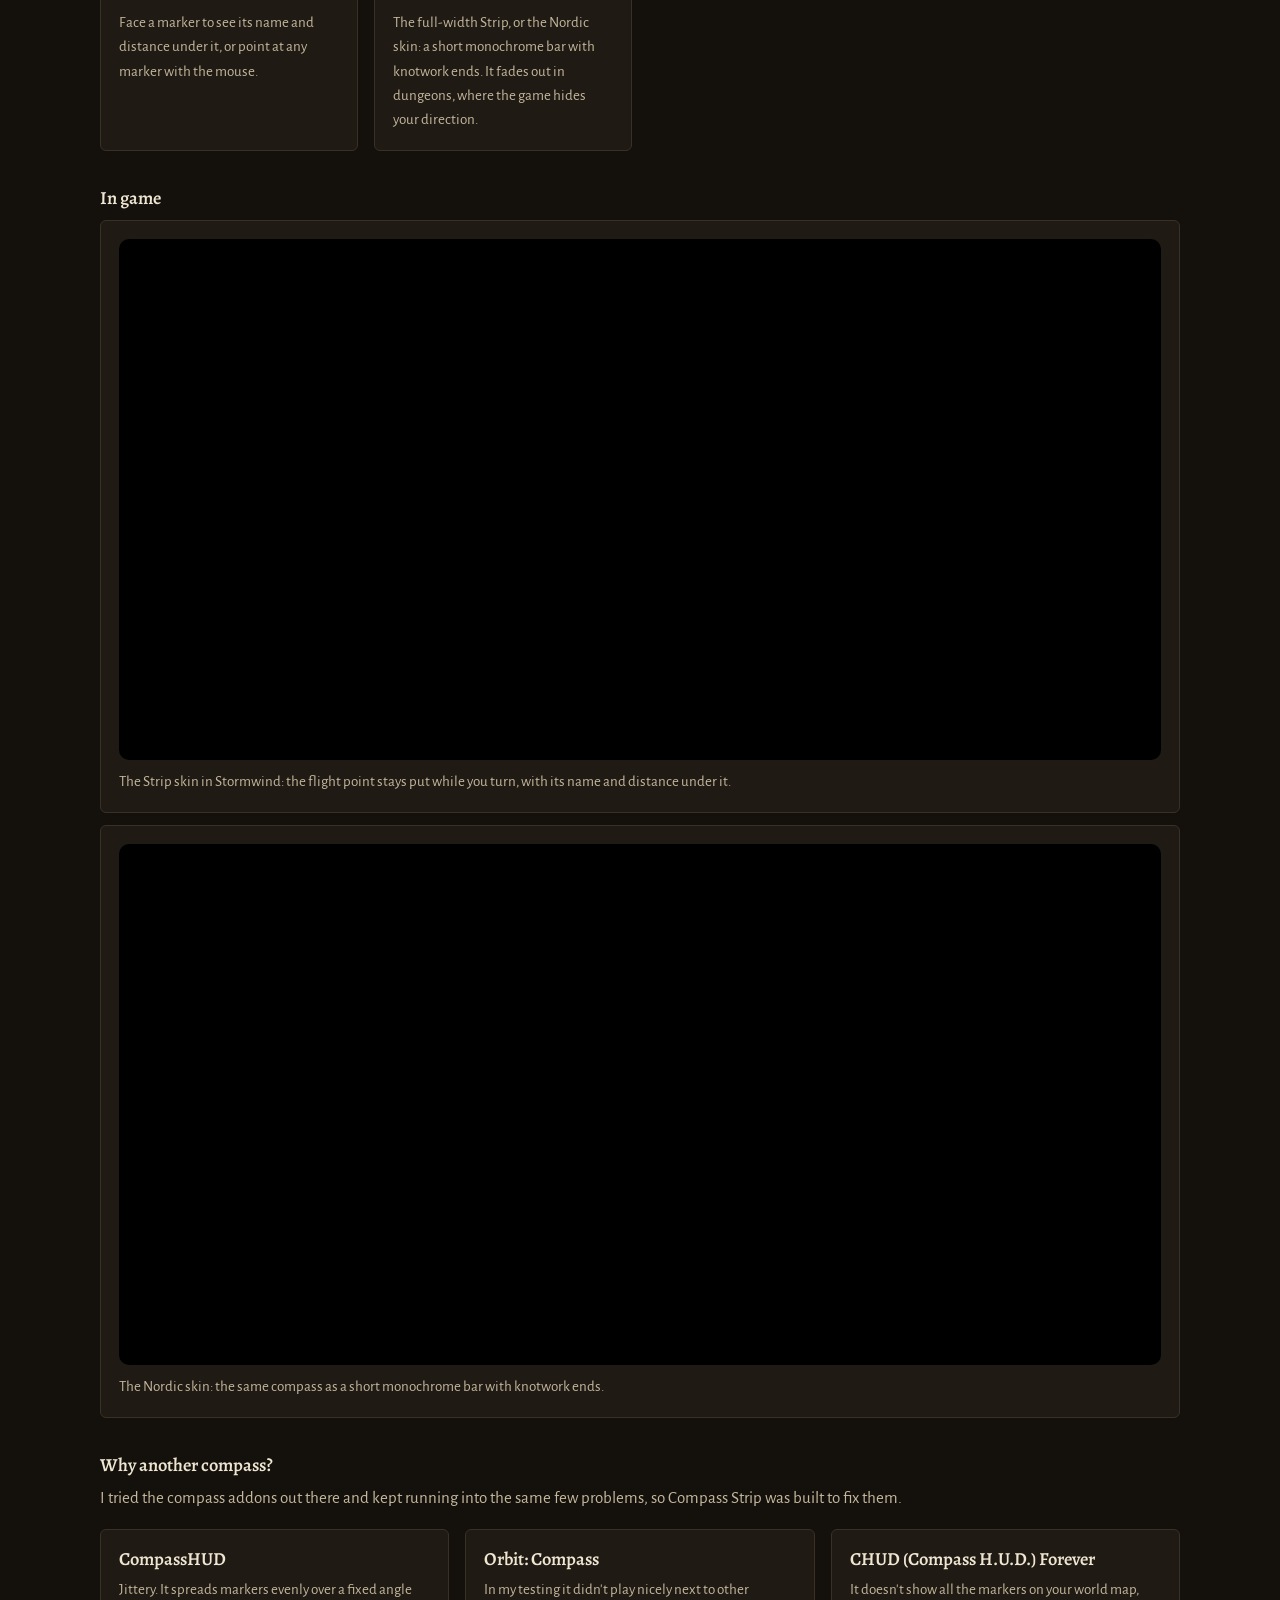
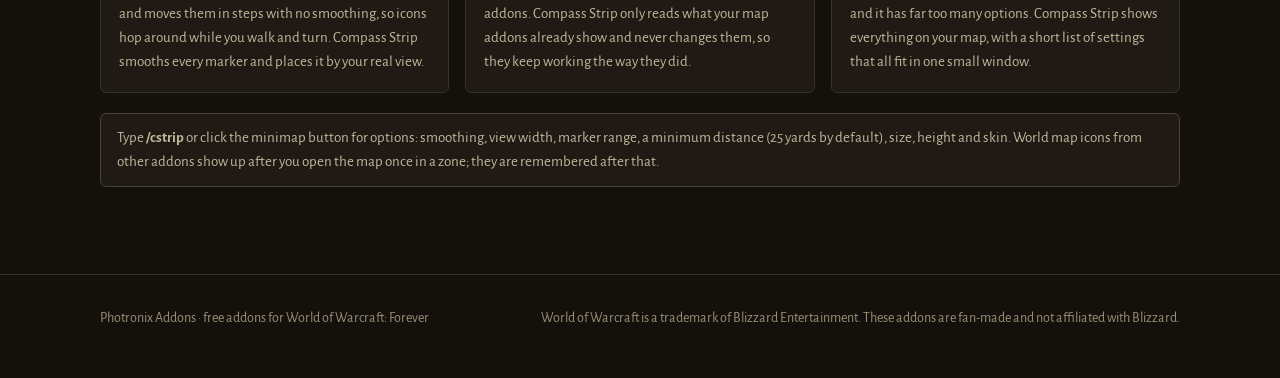
==== commit 805542e4: "Compass Strip 1.3.2 Co-Authored-By: Claude Opus 5.5 <noreply@anthropic.com>" ====
--- a/compass/index.html
+++ b/compass/index.html
@@ -38,7 +38,7 @@
   <div class="page-head">
     <img src="../img/compass-icon.png?v=6" alt="Compass Strip">
     <div class="txt">
-      <div class="eyebrow">Compass · v1.3.1</div>
+      <div class="eyebrow">Compass · v1.3.2</div>
       <h1>Compass Strip</h1>
       <p class="muted">A compass across the top of your screen that turns exactly with your character and lines up with your view, so a marker on the strip sits right above the place it marks. Markers are smoothed, so icons glide into place instead of jumping around.</p>
       <div class="btns"><a class="btn cf" href="https://www.curseforge.com/wow/addons/compass-strip">Download on CurseForge</a><a class="btn" href="#demo">Try the demo</a></div>
